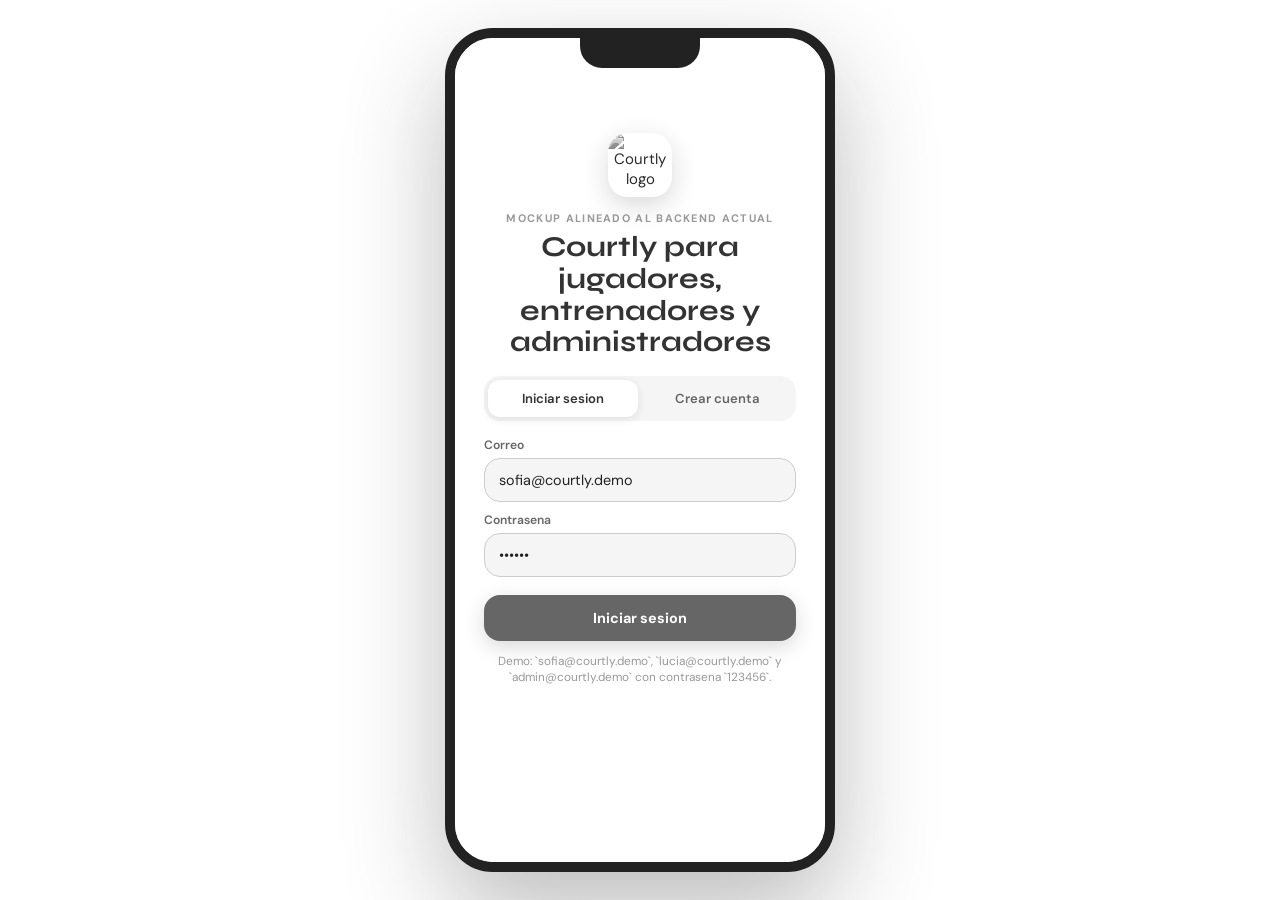
==== wireframe/wireframe.html @ ba103b04 "Primer commit" ====
<!DOCTYPE html>
<html lang="es">
<head>
    <meta charset="UTF-8">
    <meta name="viewport" content="width=device-width, initial-scale=1.0">
    <title>Courtly Mockup</title>
    <link rel="preconnect" href="https://fonts.googleapis.com">
    <link rel="preconnect" href="https://fonts.gstatic.com" crossorigin>
    <link href="https://fonts.googleapis.com/css2?family=Space+Grotesk:wght@400;500;700&family=Manrope:wght@400;500;600;700&display=swap" rel="stylesheet">
    <link rel="stylesheet" href="./wireframe.css">
</head>
<body>
    <div class="app-shell">
        <aside class="mobile-bottom-nav hidden" id="sidebar">
            <nav class="menu" id="menu"></nav>
        </aside>

        <main class="main-content">
            <section class="screen active auth-screen" id="screen-welcome">
                <div class="auth-layout">
                    <img src="assets/logo-courtly.jpeg" alt="Courtly logo" class="hero-logo">
                    <p class="eyebrow">Mockup alineado al backend actual</p>
                    <h2>Courtly para jugadores, entrenadores y administradores</h2>

                    <div class="auth-tabs">
                        <button class="auth-tab active" id="showLogin">Iniciar sesion</button>
                        <button class="auth-tab" id="showRegister">Crear cuenta</button>
                    </div>

                    <div class="auth-panel active" id="loginPanel">
                        <div class="form-stack">
                            <label class="field">
                                <span>Correo</span>
                                <input type="email" id="loginEmail" value="sofia@courtly.demo">
                            </label>
                            <label class="field">
                                <span>Contrasena</span>
                                <input type="password" id="loginPassword" value="123456">
                            </label>
                        </div>
                        <div class="hero-actions">
                            <button class="primary-button" id="loginButton">Iniciar sesion</button>
                        </div>
                        <div class="inline-feedback hidden" id="loginFeedback"></div>
                        <p class="helper-copy">Demo: `sofia@courtly.demo`, `lucia@courtly.demo` y `admin@courtly.demo` con contrasena `123456`.</p>
                    </div>

                    <div class="auth-panel" id="registerPanel">
                        <div class="form-stack">
                            <label class="field">
                                <span>Nombre completo</span>
                                <input type="text" id="registerName" value="Lucia Torres">
                            </label>
                            <label class="field">
                                <span>Correo</span>
                                <input type="email" id="registerEmail" value="lucia.nueva@courtly.demo">
                            </label>
                            <label class="field">
                                <span>Contrasena</span>
                                <input type="password" id="registerPassword" value="123456">
                            </label>
                            <label class="field">
                                <span>Tipo de cuenta</span>
                                <select id="registerRole">
                                    <option value="athlete">Jugador</option>
                                    <option value="coach">Entrenador</option>
                                    <option value="admin">Administrador</option>
                                </select>
                            </label>
                            <div class="form-stack hidden" id="coachRegisterFields">
                                <label class="field">
                                    <span>Especialidad</span>
                                    <input type="text" id="registerSpecialty" value="Padel competitivo">
                                </label>
                                <label class="field">
                                    <span>Experiencia</span>
                                    <input type="text" id="registerExperience" value="8 anos">
                                </label>
                            </div>
                        </div>
                        <button class="primary-button full-width" id="createAccount">Crear cuenta</button>
                        <div class="inline-feedback hidden" id="registerFeedback"></div>
                        <p class="helper-copy">El mockup cubre cuentas de jugador, entrenador y administracion del sistema segun los roles reales del backend.</p>
                    </div>
                </div>
            </section>

            <section class="screen app-screen" id="screen-athlete-dashboard">
                <div class="athlete-hero">
                    <div class="screen-heading athlete-hero-heading">
                    <div>
                        <p class="eyebrow">Jugador</p>
                        <h2 id="athleteGreeting">Hola, Sofia</h2>
                        <p class="section-subtitle">Tus operaciones y pagos pendientes</p>
                    </div>
                    <div class="header-actions">
                        <button class="icon-button top-icon-button" id="toggleNotifications" aria-label="Abrir notificaciones">
                            <span class="menu-icon" id="notificationsBell">🔔</span>
                            <span id="notificationBadge" class="notification-badge">0</span>
                        </button>
                    </div>
                    </div>
                </div>
                <div class="overview-grid athlete-hero-grid" id="athleteOverview"></div>
                <div class="content-grid">
                    <div class="panel">
                        <div class="panel-header">
                            <h3>Mis operaciones</h3>
                            <button class="text-button" data-nav-target="screen-courts">Nueva reserva</button>
                        </div>
                        <div id="nextBookings"></div>
                    </div>
                </div>
                <div class="panel">
                    <div class="panel-header">
                        <h3>Siguiente paso</h3>
                        <button class="text-button" data-nav-target="screen-booking">Gestionar</button>
                    </div>
                    <div id="nextReservationHighlight"></div>
                </div>
                <div class="panel">
                    <div class="panel-header">
                        <h3>Canchas recomendadas</h3>
                        <button class="text-button" data-nav-target="screen-courts">Explorar</button>
                    </div>
                    <div class="mini-card-grid" id="athleteRecommendations"></div>
                </div>
                <div class="panel">
                    <div class="panel-header">
                        <h3>Historial de pagos</h3>
                        <button class="text-button" data-nav-target="screen-payments-history">Ver todo</button>
                    </div>
                    <div id="athletePaymentsPreview"></div>
                </div>
            </section>

            <section class="screen app-screen" id="screen-courts">
                <div class="screen-heading">
                    <div>
                        <p class="eyebrow">Busqueda de canchas</p>
                        <h2>Encuentra tu cancha</h2>
                        <p class="section-subtitle">Explora canchas con imagen, precio por hora y horarios disponibles</p>
                    </div>
                </div>
                <div class="panel courts-filter-panel">
                    <div class="form-stack courts-filter-stack">
                        <label class="field">
                            <span>Ubicacion</span>
                            <select id="locationFilter"></select>
                        </label>
                        <div class="filter-row">
                            <label class="field">
                                <span>Deporte</span>
                                <select id="sportFilter"></select>
                            </label>
                            <label class="field">
                                <span>Precio maximo</span>
                                <select id="priceFilter"></select>
                            </label>
                        </div>
                        <label class="field">
                            <span>Horario</span>
                            <select id="timeFilter"></select>
                        </label>
                        <button class="primary-button full-width courts-filter-button" id="applyFilters">Aplicar filtros</button>
                        <div class="inline-feedback hidden" id="courtSearchFeedback"></div>
                    </div>
                </div>
                <div class="card-grid courts-premium-grid" id="courtsGrid"></div>
            </section>

            <section class="screen app-screen" id="screen-court-detail">
                <div id="courtDetailContent"></div>
            </section>

            <section class="screen app-screen" id="screen-booking">
                <div class="screen-heading">
                    <div>
                        <button class="back-link" id="backFromBooking">← Regresar</button>
                        <p class="eyebrow">Reserva simple de cancha</p>
                        <h2>Crear booking</h2>
                        <p class="section-subtitle">Primero valida la cancha elegida y luego define fecha y horario antes de confirmar.</p>
                    </div>
                </div>
                <div class="booking-layout">
                    <div class="panel booking-summary">
                        <div class="panel-header">
                            <h3>Paso 1 · Revisa la reserva</h3>
                        </div>
                        <div id="bookingSummary"></div>
                    </div>
                    <div class="panel">
                        <div class="panel-header">
                            <h3>Paso 2 · Selecciona fecha</h3>
                        </div>
                        <div class="chips" id="dateOptions"></div>
                    </div>
                    <div class="panel">
                        <div class="panel-header">
                            <h3>Paso 3 · Selecciona horario</h3>
                        </div>
                        <div class="chips" id="timeOptions"></div>
                    </div>
                    <div class="panel">
                        <div class="panel-header">
                            <h3>Paso 4 · Confirma el booking</h3>
                        </div>
                        <button class="primary-button full-width" id="confirmBooking">Crear booking</button>
                        <div class="inline-feedback hidden" id="bookingFeedback"></div>
                    </div>
                    <div class="panel">
                        <div class="panel-header">
                            <h3>Bookings y estados</h3>
                        </div>
                        <div id="bookingsManager"></div>
                    </div>
                </div>
            </section>

            <section class="screen app-screen" id="screen-payment">
                <div class="screen-heading">
                    <div>
                        <p class="eyebrow">Pago de operacion</p>
                        <h2>Pagar booking o training session</h2>
                    </div>
                </div>
                <div class="panel">
                    <div id="paymentSummary"></div>
                    <div class="form-stack">
                        <label class="field">
                            <span>Metodo de pago</span>
                            <select id="paymentMethod">
                                <option value="visa">Visa</option>
                                <option value="mastercard">Mastercard</option>
                                <option value="declined">Simular rechazo</option>
                            </select>
                        </label>
                        <button class="primary-button full-width" id="processPayment">Procesar pago</button>
                        <div class="inline-feedback hidden" id="paymentFeedback"></div>
                    </div>
                </div>
            </section>

            <section class="screen app-screen" id="screen-payments-history">
                <div class="screen-heading">
                    <div>
                        <p class="eyebrow">Payments</p>
                        <h2>Historial de pagos del usuario</h2>
                        <p class="section-subtitle">Pagos completados y pendientes de bookings y training sessions</p>
                    </div>
                </div>
                <div class="panel">
                    <div id="athletePaymentsDetail"></div>
                </div>
            </section>

            <section class="screen app-screen" id="screen-rate-court">
                <div class="screen-heading">
                    <div>
                        <button class="back-link" id="backFromReview">← Regresar</button>
                        <p class="eyebrow">Resenas validas</p>
                        <h2>Valorar servicios completados</h2>
                    </div>
                </div>
                <div class="panel">
                    <div class="form-stack">
                        <label class="field">
                            <span>Operacion completada</span>
                            <select id="reviewBookingSelect"></select>
                        </label>
                        <label class="field">
                            <span>Calificacion</span>
                            <select id="reviewScore">
                                <option value="5">5</option>
                                <option value="4">4</option>
                                <option value="3">3</option>
                                <option value="2">2</option>
                                <option value="1">1</option>
                            </select>
                        </label>
                        <label class="field">
                            <span>Comentario</span>
                            <textarea id="reviewComment" rows="4">Excelente iluminacion y buen mantenimiento.</textarea>
                        </label>
                        <button class="primary-button full-width" id="publishReview">Publicar resena</button>
                        <div class="inline-feedback hidden" id="reviewFeedback"></div>
                    </div>
                </div>
                <div class="panel">
                    <div class="panel-header">
                        <h3>Resenas publicadas desde operaciones reales</h3>
                    </div>
                    <div id="courtReviewsList"></div>
                </div>
            </section>

            <section class="screen app-screen" id="screen-matches">
                <div class="screen-heading">
                    <div>
                        <p class="eyebrow">USM09 y USM10</p>
                        <h2>Partidos y comunidad</h2>
                    </div>
                    <button class="text-button" data-nav-target="screen-create-match">Crear partido</button>
                </div>
                <div class="card-grid" id="matchesGrid"></div>
            </section>

            <section class="screen app-screen" id="screen-create-match">
                <div class="screen-heading">
                    <div>
                        <p class="eyebrow">USM09</p>
                        <h2>Crear partido</h2>
                    </div>
                </div>
                <div class="panel">
                    <div class="form-stack">
                        <label class="field">
                            <span>Titulo</span>
                            <input type="text" id="matchTitle" value="Pichanga sabatina">
                        </label>
                        <label class="field">
                            <span>Cancha</span>
                            <select id="matchCourt"></select>
                        </label>
                        <div class="filter-row">
                            <label class="field">
                                <span>Fecha</span>
                                <select id="matchDate"></select>
                            </label>
                            <label class="field">
                                <span>Hora</span>
                                <select id="matchTime"></select>
                            </label>
                        </div>
                        <label class="field">
                            <span>Invitar contactos</span>
                            <select id="matchInvitees">
                                <option value="2">2 contactos</option>
                                <option value="4">4 contactos</option>
                                <option value="0">Sin invitaciones</option>
                            </select>
                        </label>
                        <button class="primary-button full-width" id="createMatchButton">Crear e invitar</button>
                        <div class="inline-feedback hidden" id="matchFeedback"></div>
                    </div>
                </div>
            </section>

            <section class="screen app-screen" id="screen-coaches">
                <div class="screen-heading">
                    <div>
                        <p class="eyebrow">Busqueda de entrenadores</p>
                        <h2>Coaches y disponibilidades</h2>
                        <p class="section-subtitle">Explora perfiles, revisa disponibilidad y luego crea la training session.</p>
                    </div>
                </div>
                <div class="card-grid" id="coachesGrid"></div>
            </section>

            <section class="screen app-screen" id="screen-coach-detail">
                <div class="screen-heading">
                    <div>
                        <button class="back-link" id="backFromCoachDetail">← Regresar</button>
                        <p class="eyebrow">Perfil del coach</p>
                        <h2>Detalle profesional</h2>
                    </div>
                </div>
                <div id="coachDetailContent"></div>
            </section>

            <section class="screen app-screen" id="screen-session-request">
                <div class="screen-heading">
                    <div>
                        <button class="back-link" id="backFromSessionRequest">← Regresar</button>
                        <p class="eyebrow">Training session</p>
                        <h2>Solicitar sesion con entrenador</h2>
                        <p class="section-subtitle">La solicitud debe incluir coach, disponibilidad y cancha</p>
                    </div>
                </div>
                <div class="panel">
                    <div id="sessionRequestSummary"></div>
                    <div class="form-stack">
                        <label class="field">
                            <span>Cancha para la sesion</span>
                            <select id="sessionCourtSelect"></select>
                        </label>
                        <label class="field">
                            <span>Disponibilidad del coach</span>
                            <select id="sessionAvailabilitySelect"></select>
                        </label>
                        <label class="field">
                            <span>Objetivo de la sesion</span>
                            <textarea id="sessionGoal" rows="4">Trabajo tecnico con correccion de saque y desplazamiento.</textarea>
                        </label>
                        <button class="primary-button full-width" id="createTrainingSession">Crear solicitud</button>
                        <div class="inline-feedback hidden" id="sessionRequestFeedback"></div>
                    </div>
                </div>
            </section>

            <section class="screen app-screen" id="screen-notifications">
                <div class="screen-heading">
                    <div>
                        <p class="eyebrow">Eventos del sistema</p>
                        <h2>Historial de notificaciones</h2>
                    </div>
                </div>
                <div class="panel">
                    <div id="notificationsHistory"></div>
                </div>
            </section>

            <section class="screen app-screen" id="screen-notification-detail">
                <div class="screen-heading">
                    <div>
                        <button class="back-link" id="backFromNotificationDetail">← Regresar</button>
                        <p class="eyebrow">USM18</p>
                        <h2>Detalle de notificacion</h2>
                    </div>
                </div>
                <div class="panel" id="notificationDetailContent"></div>
            </section>

            <section class="screen app-screen" id="screen-coach-dashboard">
                <div class="coach-hero">
                    <div class="screen-heading coach-hero-heading">
                        <div>
                            <p class="eyebrow">Entrenador</p>
                            <h2>Gestion de agenda y sesiones</h2>
                            <p class="section-subtitle">Controla disponibilidad, solicitudes, pagos, reseñas y metricas desde un solo tablero.</p>
                        </div>
                        <div class="header-actions">
                            <span class="status-pill accent">USM11-USM17</span>
                        </div>
                    </div>
                    <div id="coachCommandCenter"></div>
                </div>
                <div class="overview-grid coach-hero-grid" id="coachOverview"></div>
                <div class="panel coach-priority-panel" id="coachPriorityPanel"></div>
                <div class="content-grid coach-dashboard-grid">
                    <div class="panel coach-feed-panel">
                        <div class="panel-header">
                            <h3>Proximas sesiones y agenda</h3>
                            <button class="text-button" data-nav-target="screen-requests">Ver flujo completo</button>
                        </div>
                        <div id="coachTodayBoard"></div>
                    </div>
                </div>
                <div class="content-grid">
                    <div class="panel">
                        <div class="panel-header">
                            <h3>Disponibilidad publicada</h3>
                            <button class="text-button" data-nav-target="screen-availability">Editar</button>
                        </div>
                        <div id="availabilitySummary"></div>
                    </div>
                    <div class="panel">
                        <div class="panel-header">
                            <h3>Training sessions</h3>
                            <button class="text-button" data-nav-target="screen-requests">Gestionar</button>
                        </div>
                        <div id="requestsList"></div>
                    </div>
                </div>
                <div class="content-grid">
                    <div class="panel">
                        <div class="panel-header">
                            <h3>Pagos recibidos</h3>
                            <button class="text-button" data-nav-target="screen-payments-received">Ver historial</button>
                        </div>
                        <div id="paymentsPreview"></div>
                    </div>
                    <div class="panel">
                        <div class="panel-header">
                            <h3>Resenas recibidas</h3>
                            <button class="text-button" data-nav-target="screen-reviews">Ver todas</button>
                        </div>
                        <div id="reviewsList"></div>
                    </div>
                </div>
            </section>

            <section class="screen app-screen" id="screen-admin-dashboard">
                <div class="screen-heading">
                    <div>
                        <p class="eyebrow">Administrador</p>
                        <h2>Control del sistema</h2>
                        <p class="section-subtitle">Gestion de canchas, usuarios y roles segun el backend actual</p>
                    </div>
                </div>
                <div class="overview-grid" id="adminOverview"></div>
                <div class="content-grid">
                    <div class="panel">
                        <div class="panel-header">
                            <h3>Courts administrables</h3>
                            <button class="text-button" data-nav-target="screen-admin-courts">Gestionar</button>
                        </div>
                        <div id="adminCourtsPreview"></div>
                    </div>
                    <div class="panel">
                        <div class="panel-header">
                            <h3>Usuarios y roles</h3>
                            <button class="text-button" data-nav-target="screen-iam">Abrir IAM</button>
                        </div>
                        <div id="adminIamPreview"></div>
                    </div>
                </div>
            </section>

            <section class="screen app-screen" id="screen-admin-courts">
                <div class="screen-heading">
                    <div>
                        <p class="eyebrow">Courts BC</p>
                        <h2>Administrar canchas</h2>
                        <p class="section-subtitle">Solo el rol ADMIN puede crear, editar o eliminar canchas.</p>
                    </div>
                </div>
                <div class="panel">
                    <div class="form-stack">
                        <label class="field">
                            <span>Cancha a editar</span>
                            <select id="adminCourtSelect"></select>
                        </label>
                        <label class="field">
                            <span>Nombre</span>
                            <input type="text" id="adminCourtName" value="">
                        </label>
                        <label class="field">
                            <span>Ubicacion</span>
                            <input type="text" id="adminCourtLocation" value="">
                        </label>
                        <label class="field">
                            <span>Tipo</span>
                            <input type="text" id="adminCourtSport" value="">
                        </label>
                        <label class="field">
                            <span>Precio por hora</span>
                            <input type="number" id="adminCourtPrice" value="">
                        </label>
                        <label class="field">
                            <span>URL de imagen</span>
                            <input type="text" id="adminCourtImage" value="">
                        </label>
                        <div class="action-row">
                            <button class="primary-button" id="saveAdminCourt">Guardar cancha</button>
                            <button class="secondary-button" id="createAdminCourt">Nueva cancha</button>
                        </div>
                        <button class="text-button danger-text-button" id="deleteAdminCourt">Eliminar cancha</button>
                        <div class="inline-feedback hidden" id="adminCourtFeedback"></div>
                    </div>
                </div>
                <div class="panel">
                    <div class="panel-header">
                        <h3>Catalogo actual</h3>
                    </div>
                    <div id="adminCourtsList"></div>
                </div>
            </section>

            <section class="screen app-screen" id="screen-iam">
                <div class="screen-heading">
                    <div>
                        <p class="eyebrow">IAM BC</p>
                        <h2>Usuarios y roles</h2>
                        <p class="section-subtitle">Vista del bounded context de autenticacion y autorizacion</p>
                    </div>
                </div>
                <div class="content-grid">
                    <div class="panel">
                        <div class="panel-header">
                            <h3>Usuarios</h3>
                        </div>
                        <div id="iamUsersList"></div>
                    </div>
                    <div class="panel">
                        <div class="panel-header">
                            <h3>Roles</h3>
                        </div>
                        <div id="iamRolesList"></div>
                    </div>
                </div>
            </section>

            <section class="screen app-screen" id="screen-availability">
                <div class="screen-heading">
                    <div>
                        <p class="eyebrow">Availability</p>
                        <h2>Publicar disponibilidad real</h2>
                    </div>
                </div>
                <div class="panel">
                    <div class="form-stack">
                        <div class="filter-row">
                            <label class="field">
                                <span>Dia</span>
                                <select id="availabilityDay">
                                    <option>Lunes</option>
                                    <option>Martes</option>
                                    <option>Miercoles</option>
                                    <option>Jueves</option>
                                    <option>Viernes</option>
                                    <option>Sabado</option>
                                </select>
                            </label>
                            <label class="field">
                                <span>Horario</span>
                                <input type="text" id="availabilityTime" value="7:00 PM - 9:00 PM">
                            </label>
                        </div>
                        <button class="primary-button full-width" id="saveAvailability">Guardar disponibilidad</button>
                        <div class="inline-feedback hidden" id="availabilityFeedback"></div>
                    </div>
                </div>
                <div class="panel">
                    <div class="panel-header">
                        <h3>Bloques activos</h3>
                    </div>
                    <div id="availabilityDetail"></div>
                </div>
            </section>

            <section class="screen app-screen" id="screen-requests">
                <div class="screen-heading">
                    <div>
                        <p class="eyebrow">Estados del training session</p>
                        <h2>Aceptar, rechazar o completar</h2>
                    </div>
                </div>
                <div class="panel">
                    <div id="requestsManager"></div>
                </div>
            </section>

            <section class="screen app-screen" id="screen-payments-received">
                <div class="screen-heading">
                    <div>
                        <p class="eyebrow">Pagos por sesiones</p>
                        <h2>Pagos recibidos</h2>
                    </div>
                </div>
                <div class="panel">
                    <div id="paymentsDetail"></div>
                </div>
            </section>

            <section class="screen app-screen" id="screen-analytics">
                <div class="screen-heading">
                    <div>
                        <p class="eyebrow">Analytics derivado</p>
                        <h2>Estadisticas de rendimiento</h2>
                    </div>
                </div>
                <div class="panel">
                    <div class="panel-header">
                        <h3>Resumen mensual</h3>
                    </div>
                    <div id="analyticsDetail"></div>
                </div>
            </section>

            <section class="screen app-screen" id="screen-reviews">
                <div class="screen-heading">
                    <div>
                        <p class="eyebrow">Reviews del coach</p>
                        <h2>Resenas recibidas</h2>
                    </div>
                </div>
                <div class="panel">
                    <div id="reviewsDetail"></div>
                </div>
            </section>

            <section class="screen app-screen" id="screen-profile">
                <div class="screen-heading">
                    <div>
                        <p class="eyebrow">Perfil y datos persistidos</p>
                        <h2>Editar perfil</h2>
                    </div>
                </div>
                <div class="profile-layout">
                    <div class="profile-card" id="profileCard"></div>
                    <div class="panel">
                        <div class="panel-header">
                            <h3>Actualizar datos</h3>
                        </div>
                        <div class="form-stack" id="profileForm"></div>
                        <button class="primary-button full-width" id="saveProfile">Guardar cambios</button>
                        <div class="inline-feedback hidden" id="profileFeedback"></div>
                    </div>
                    <div class="panel">
                        <div class="panel-header">
                            <h3>Actividad reciente</h3>
                        </div>
                        <div id="profileActivity"></div>
                    </div>
                    <div class="panel">
                        <div class="panel-header">
                            <h3>Sesion</h3>
                        </div>
                        <button class="secondary-button full-width" id="logoutButton">Cerrar sesion</button>
                    </div>
                </div>
            </section>
        </main>
    </div>

    <div class="modal hidden" id="modal">
        <div class="modal-card">
            <button class="icon-button modal-close" id="closeModal" aria-label="Cerrar modal">&times;</button>
            <div id="modalContent"></div>
        </div>
    </div>

    <div class="floating-overlay hidden" id="notificationsOverlay">
        <div class="floating-panel" id="notificationsDrawer">
            <div class="panel-header">
                <h3>Notificaciones recientes</h3>
                <button class="icon-button drawer-close-button" id="closeNotifications" aria-label="Cerrar notificaciones">&times;</button>
            </div>
            <div id="notificationsDrawerList"></div>
        </div>
    </div>

    <script src="./wireframe.js"></script>
</body>
</html>
---- wireframe/wireframe.css ----
/* ─────────────────────────────────────────────
   COURTLY — CSS completo
   Estructura: fixed shell → scrollable content
   → fixed bottom nav. Igual que iOS/Android.
───────────────────────────────────────────── */

@import url('https://fonts.googleapis.com/css2?family=Syne:wght@600;700;800&family=DM+Sans:ital,wght@0,400;0,500;0,600;1,400&display=swap');

/* ══════════════════════════════════ TOKENS */
:root {
  --c-bg:       #f5f5f5;
  --c-surface:  #ffffff;
  --c-border:   #cccccc;

  --c-navy:     #333333;
  --c-navy-2:   #444444;
  --c-navy-3:   #555555;

  --c-mint:     #888888;
  --c-mint-dk:  #777777;
  --c-mint-lt:  #eeeeee;

  --c-txt-1:    #222222;
  --c-txt-2:    #666666;
  --c-txt-3:    #999999;

  --c-ok:       #666666;
  --c-ok-bg:    #eeeeee;
  --c-warn:     #aaaaaa;
  --c-warn-bg:  #f5f5f5;
  --c-busy:     #888888;
  --c-busy-bg:  #f5f5f5;

  --r-xs:  8px;
  --r-sm:  12px;
  --r-md:  16px;
  --r-lg:  20px;
  --r-xl:  24px;
  --r-2xl: 32px;

  --nav-h:   68px;
  --top-h:   52px;

  --ff-head: 'Syne', sans-serif;
  --ff-body: 'DM Sans', sans-serif;
}

/* ══════════════════════════════════ RESET */
*, *::before, *::after { box-sizing: border-box; margin: 0; padding: 0; }
button { border: none; cursor: pointer; background: none; font: inherit; }
input, select, textarea { font: inherit; }
p { margin: 0; }
h1, h2, h3, h4 { font-family: var(--ff-head); font-weight: 700; margin: 0; }

/* ══════════════════════════════════ PAGE */
body {
  min-height: 100vh;
  display: grid;
  place-items: center;
  padding: 24px;
  font-family: var(--ff-body);
  font-size: 15px;
  color: var(--c-txt-1);
  background: #ffffff;
}

/* ══════════════════════════════════ PHONE SHELL */
.app-shell {
  position: relative;
  width:  min(100%, 390px);
  height: min(calc(100vh - 48px), 844px);
  overflow: hidden;
  border-radius: 48px;
  border: 10px solid #222222;
  background: var(--c-bg);
  box-shadow:
    0 40px 100px rgba(34, 34, 34, .3),
    0 0 0 1px rgba(255, 255, 255, .06) inset;
}

/* Notch */
.app-shell::before {
  content: '';
  position: absolute;
  top: 0; left: 50%;
  transform: translateX(-50%);
  width: 120px;
  height: 30px;
  background: #222222;
  border-radius: 0 0 22px 22px;
  z-index: 999;
}

/* ══════════════════════════════════ SCROLL AREA */
.main-content {
  position: absolute;
  inset: 0;
  overflow-y: auto;
  overflow-x: hidden;
  padding: calc(var(--top-h) + 8px) 16px calc(var(--nav-h) + 16px);
  scrollbar-width: none;
  -webkit-overflow-scrolling: touch;
  background: #ffffff;          /* fondo blanco siempre */
}
.main-content::-webkit-scrollbar { display: none; }



/* ══════════════════════════════════ BOTTOM NAV */
.mobile-bottom-nav {
  position: absolute;
  bottom: 0; left: 0; right: 0;
  height: var(--nav-h);
  z-index: 50;
  background: #222222;
  border-top: 1px solid rgba(255, 255, 255, .07);
  display: flex;
  align-items: stretch;
  padding: 0 4px 2px;
}

.menu {
  display: grid;
  grid-template-columns: repeat(5, 1fr);
  width: 100%;
  align-items: center;
}

/* Botón base */
.menu-button {
  display: flex;
  flex-direction: column;
  align-items: center;
  justify-content: center;
  gap: 4px;
  padding: 8px 0 10px;
  color: rgba(255, 255, 255, .3);
  transition: color .2s ease;
  position: relative;
}

.menu-icon {
  display: flex;
  align-items: center;
  justify-content: center;
  width: 26px;
  height: 26px;
}
.menu-icon svg { display: block; }

.menu-label {
  font-size: 0.6rem;
  font-weight: 600;
  letter-spacing: .03em;
  line-height: 1;
}

/* Activo */
.menu-button.active { color: var(--c-mint); }

/* Línea indicadora arriba */
.menu-button.active::before {
  content: '';
  position: absolute;
  top: 0; left: 50%;
  transform: translateX(-50%);
  width: 24px;
  height: 2px;
  border-radius: 0 0 2px 2px;
  background: var(--c-mint);
}

/* FAB central */
.menu-button.center-item {
  position: relative;
  top: -8px;
}
.menu-button.center-item .menu-icon {
  width: 52px;
  height: 52px;
  border-radius: 50%;
  background: linear-gradient(145deg, var(--c-mint), var(--c-mint-dk));
  color: #222222;
  box-shadow: 0 6px 20px rgba(136, 136, 136, .4);
  transition: transform .16s ease, box-shadow .16s ease;
}
.menu-button.center-item.active .menu-icon,
.menu-button.center-item:hover .menu-icon { transform: scale(1.06); }
.menu-button.center-item:active .menu-icon {
  transform: scale(.93);
  box-shadow: 0 2px 8px rgba(136, 136, 136, .3);
}
.menu-button.center-item .menu-label { display: none; }
.menu-button.center-item::before { display: none; }

/* ══════════════════════════════════ SCREENS */
.screen { display: none; }
.screen.active {
  display: block;
  animation: fadeUp .2s ease;
}

@keyframes fadeUp {
  from { opacity: 0; transform: translateY(6px); }
  to   { opacity: 1; transform: translateY(0); }
}

.hidden { display: none !important; }

/* ══════════════════════════════════ AUTH */
.auth-screen { min-height: calc(100% - var(--top-h)); }
.auth-screen.active {
  display: flex;
  align-items: center;
  justify-content: center;
}

.auth-layout {
  width: 100%;
  max-width: 320px;
  padding: 18px 4px 24px;
  text-align: center;
}

.hero-logo {
  display: block;
  margin: 0 auto 14px;
  width: 64px; height: 64px;
  object-fit: cover;
  border-radius: var(--r-lg);
  box-shadow: 0 8px 24px rgba(34, 34, 34, .18);
}

.eyebrow {
  font-family: var(--ff-body);
  font-size: 0.68rem;
  font-weight: 700;
  letter-spacing: .12em;
  text-transform: uppercase;
  color: var(--c-txt-3);
}

.auth-layout h2 {
  margin-top: 6px;
  font-size: 1.8rem;
  line-height: 1.1;
  color: var(--c-navy);
}

.auth-tabs {
  display: grid;
  grid-template-columns: 1fr 1fr;
  gap: 4px;
  margin-top: 18px;
  padding: 4px;
  background: #f5f5f5;
  border-radius: var(--r-md);
}
.auth-tab {
  padding: 10px;
  border-radius: 12px;
  font-size: 0.82rem;
  font-weight: 600;
  color: var(--c-txt-2);
  background: transparent;
  transition: background .18s, color .18s, box-shadow .18s;
}
.auth-tab.active {
  background: var(--c-surface);
  color: var(--c-navy);
  box-shadow: 0 2px 8px rgba(34, 34, 34, .1);
}

.auth-panel { display: none; margin-top: 16px; }
.auth-panel.active { display: block; }

.form-stack { display: grid; gap: 10px; text-align: left; }

.field { display: grid; gap: 5px; }
.field span {
  font-size: 0.76rem;
  font-weight: 600;
  color: var(--c-txt-2);
}
.field input,
.field select,
.field textarea {
  padding: 12px 14px;
  border: 1.5px solid var(--c-border);
  border-radius: var(--r-md);
  background: var(--c-bg);
  color: var(--c-txt-1);
  font-size: 0.9rem;
  outline: none;
  transition: border-color .18s, box-shadow .18s;
}
.field input:focus,
.field select:focus,
.field textarea:focus {
  border-color: var(--c-mint);
  box-shadow: 0 0 0 3px rgba(136, 136, 136, .15);
  background: var(--c-surface);
}
.field textarea {
  resize: vertical;
  min-height: 110px;
}

.hero-actions {
  display: flex;
  flex-direction: column;
  gap: 10px;
  margin-top: 18px;
}

.helper-copy {
  margin-top: 12px;
  font-size: 0.74rem;
  color: var(--c-txt-3);
  text-align: center;
}

/* ══════════════════════════════════ BUTTONS */
.primary-button {
  display: flex; align-items: center; justify-content: center;
  padding: 14px 20px;
  border-radius: var(--r-md);
  background: linear-gradient(145deg, var(--c-mint), var(--c-mint-dk));
  color: #222222;
  font-size: 0.9rem;
  font-weight: 700;
  box-shadow: 0 6px 20px rgba(136, 136, 136, .3);
  transition: transform .15s, filter .15s;
}
.primary-button:hover  { transform: translateY(-2px); filter: brightness(1.06); }
.primary-button:active { transform: scale(.97); }

.secondary-button {
  display: flex; align-items: center; justify-content: center;
  padding: 13px 20px;
  border-radius: var(--r-md);
  background: var(--c-navy);
  color: #fff;
  font-size: 0.9rem;
  font-weight: 700;
  transition: transform .15s, filter .15s;
}
.secondary-button:hover  { transform: translateY(-2px); filter: brightness(1.15); }
.secondary-button:active { transform: scale(.97); }

.text-button {
  font-size: 0.82rem;
  font-weight: 600;
  color: var(--c-mint-dk);
  transition: opacity .15s;
}
.text-button:hover { opacity: .7; }

.danger-text-button {
  color: var(--c-busy);
  font-weight: 700;
  text-align: left;
}

.full-width { width: 100%; }

.filter-row {
  display: grid;
  grid-template-columns: 1fr 1fr;
  gap: 10px;
}

.inline-feedback {
  margin-top: 12px;
  padding: 12px 14px;
  border-radius: var(--r-md);
  font-size: 0.8rem;
  font-weight: 600;
  border: 1px solid var(--c-border);
}
.inline-feedback.success {
  background: var(--c-ok-bg);
  color: #555555;
  border-color: rgba(102, 102, 102, .25);
}
.inline-feedback.error {
  background: var(--c-busy-bg);
  color: var(--c-busy);
  border-color: rgba(136, 136, 136, .25);
}
.inline-feedback.warning {
  background: var(--c-warn-bg);
  color: #777777;
  border-color: rgba(170, 170, 170, .25);
}

#screen-courts .section-subtitle {
  max-width: 260px;
}

.courts-filter-panel {
  background: linear-gradient(180deg, rgba(255, 255, 255, .96) 0%, rgba(247,251,252,.94) 100%);
  border-radius: 28px;
  border: 1px solid rgba(228,236,240,.85);
  box-shadow: 0 12px 28px rgba(34, 34, 34, .06);
  margin-bottom: 18px;
}

.courts-filter-stack {
  gap: 12px;
}

#screen-courts .field span {
  font-size: 0.7rem;
  letter-spacing: .05em;
  text-transform: uppercase;
  color: var(--c-txt-3);
}

#screen-courts .field select {
  min-height: 46px;
  border-radius: 999px;
  background: rgba(244,248,250,.92);
  border: 1px solid rgba(228,236,240,.95);
  padding-inline: 16px;
}

.courts-filter-button {
  margin-top: 4px;
  box-shadow: 0 14px 24px rgba(136, 136, 136, .22);
}

/* ══════════════════════════════════ SCREEN HEADING */
.screen-heading {
  display: flex;
  align-items: flex-start;
  justify-content: space-between;
  gap: 10px;
  margin-bottom: 20px;
}
.screen-heading .eyebrow { margin-bottom: 3px; }
.screen-heading h2 {
  font-size: 1.5rem;
  line-height: 1.12;
  color: var(--c-navy);
}

.section-subtitle {
  margin-top: 6px;
  font-size: 0.9rem;
  color: var(--c-txt-2);
}

.header-actions {
  display: flex;
  align-items: center;
  gap: 8px;
}

.top-icon-button {
  position: relative;
  width: 44px;
  height: 44px;
  border-radius: 14px;
  display: inline-flex;
  align-items: center;
  justify-content: center;
  background: var(--c-surface);
  border: 1px solid var(--c-border);
  color: var(--c-navy);
  box-shadow: 0 2px 8px rgba(34, 34, 34, .05);
}

.top-icon-button .menu-icon {
  width: 22px;
  height: 22px;
  display: inline-flex;
  align-items: center;
  justify-content: center;
}

.drawer-close-button {
  width: 34px;
  height: 34px;
  border-radius: 10px;
  display: inline-flex;
  align-items: center;
  justify-content: center;
  background: var(--c-bg);
  color: var(--c-txt-2);
  font-size: 1.1rem;
  border: 1px solid var(--c-border);
}

.drawer-close-button:hover {
  background: #eaeaea;
}

.notification-badge {
  position: absolute;
  top: -4px;
  right: -4px;
  min-width: 20px;
  height: 20px;
  padding: 0 5px;
  border-radius: 999px;
  display: inline-flex;
  align-items: center;
  justify-content: center;
  background: var(--c-mint);
  color: #222222;
  font-size: 0.68rem;
  font-weight: 800;
  border: 2px solid #fff;
}

/* ══════════════════════════════════ ATHLETE HERO — FIXED */

.athlete-hero {
  position: relative;
  /* Sube a cubrir el padding-top del section + el espacio previo */
  margin: calc(-1 * (var(--top-h) + 8px)) -16px 0;
  /* notch + offset original + más espacio inferior para la curva */
  padding: calc(var(--top-h) + 8px + 22px) 16px 240px;
  background: #c0c0c0;
  /* Curva mucho más pronunciada (ovalada) */
  border-radius: 0 0 50% 50% / 0 0 120px 120px;
  z-index: 2;
}

/* Sin ::before ni ::after — la curva la hace solo el border-radius */
.athlete-hero::before,
.athlete-hero::after { display: none; }

.athlete-hero-heading,
.athlete-hero-grid {
  position: relative;
  z-index: 1;
}

.athlete-hero-heading {
  display: flex;
  align-items: flex-start;
  justify-content: space-between;
  margin-bottom: 0;
}

.athlete-hero .eyebrow { color: rgba(255, 255, 255, .78); }
.athlete-hero h2 { color: #ffffff; font-size: 1.55rem; line-height: 1.05; }
.athlete-hero .section-subtitle { color: rgba(255, 255, 255, .9); margin-top: 6px; }

.athlete-hero .top-icon-button {
  background: #ffffff;
  border-color: rgba(255, 255, 255, .45);
  color: var(--c-navy);
  width: 44px;
  height: 44px;
  border-radius: 14px;
  box-shadow: 0 8px 18px rgba(34, 34, 34, .14);
}

.athlete-hero .notification-badge {
  background: var(--c-mint);
  border-color: #ffffff;
}

/* Dashboard jugador: el hero arranca desde arriba, sin padding-top del main-content */
#screen-athlete-dashboard {
  margin-top: calc(-1 * (var(--top-h) + 8px));
  padding-top: calc(var(--top-h) + 8px);
}

/* ══════════════════════════════════ STAT CARDS GRID — FIXED */

.overview-grid {
  display: grid;
  grid-template-columns: 1fr 1fr;
  gap: 10px;
  margin-bottom: 14px;
}

/* Grid de 4 tarjetas dentro del hero */
.athlete-hero-grid {
  display: grid;
  grid-template-columns: repeat(4, 1fr);  /* 4 columnas iguales */
  gap: 8px;
  margin: -215px -16px 0;
  padding: 0 16px;
  position: relative;
  z-index: 3;
  align-items: stretch;
}

/* Cada tarjeta */
.athlete-hero-grid .stat-card {
  height: 170px;
  min-height: unset;
  padding: 14px 4px 12px;
  border-radius: 18px;
  background: #ffffff;
  border: none;
  box-shadow: 0 6px 16px rgba(34, 34, 34, .12);
  display: flex;
  flex-direction: column;
  align-items: center;
  justify-content: space-between;
  overflow: hidden;
}

/* Área del ícono */
.athlete-hero-grid .stat-icon-wrap {
  width: 100%;
  height: 80px;
  display: flex;
  align-items: center;
  justify-content: center;
  flex-shrink: 0;
}

.athlete-hero-grid .stat-icon-wrap::before {
  display: none;
}

.athlete-hero-grid .stat-icon-glow { display: none; }

.athlete-hero-grid .stat-icon-image {
  width: 72px;
  height: 72px;
  object-fit: contain;
  display: block;
}

/* Área de texto */
.athlete-hero-grid .stat-copy {
  width: 100%;
  display: flex;
  flex-direction: column;
  align-items: center;
  justify-content: flex-end;
  gap: 4px;
  flex: 1;
  padding-top: 4px;
}

.athlete-hero-grid .stat-card .eyebrow {
  font-size: 0.52rem;
  line-height: 1.3;
  letter-spacing: .05em;
  text-align: center;
  color: var(--c-txt-3);
  min-height: unset;
}

.athlete-hero-grid .stat-card strong {
  font-size: 1.8rem;
  line-height: 1;
  text-align: center;
  color: var(--c-navy);
  font-family: var(--ff-head);
  font-weight: 800;
  margin: 0;
}

/* Espaciado entre el hero y el contenido de abajo */
#screen-athlete-dashboard > .content-grid,
#screen-athlete-dashboard > .panel {
  margin-top: 45px;
}

/* ══════════════════════════════════ PILLS & BADGES */
.status-pill, .badge {
  display: inline-flex;
  align-items: center;
  padding: 4px 10px;
  border-radius: 999px;
  font-size: 0.7rem;
  font-weight: 700;
  white-space: nowrap;
}
.status-pill.online, .badge.available { background: var(--c-ok-bg);   color: #555555; }
.status-pill.accent                   { background: rgba(51, 51, 51, .08); color: var(--c-navy-2); }
.status-pill.muted, .badge.limited    { background: var(--c-warn-bg);  color: #777777; }
.badge.busy                           { background: var(--c-busy-bg);  color: var(--c-busy); }

/* ══════════════════════════════════ PANELS */
.content-grid {
  display: grid;
  gap: 12px;
  margin-bottom: 12px;
}

.panel {
  background: var(--c-surface);
  border-radius: var(--r-xl);
  padding: 16px;
  border: 1px solid var(--c-border);
  box-shadow: 0 2px 8px rgba(34, 34, 34, .05);
}

.panel-header {
  display: flex;
  align-items: center;
  justify-content: space-between;
  gap: 8px;
  margin-bottom: 12px;
}
.panel-header h3 {
  font-size: 0.95rem;
  color: var(--c-navy);
}

#screen-athlete-dashboard > .content-grid .panel,
#screen-athlete-dashboard > .panel {
  background: rgba(255, 255, 255, .92);
  border: 1px solid rgba(228,236,240,.7);
  box-shadow: 0 10px 28px rgba(34, 34, 34, .06);
  border-radius: 26px;
  padding: 18px;
  backdrop-filter: blur(10px);
}

#screen-athlete-dashboard > .panel .panel-header,
#screen-athlete-dashboard > .content-grid .panel .panel-header {
  margin-bottom: 14px;
}

#screen-athlete-dashboard > .panel .panel-header h3,
#screen-athlete-dashboard > .content-grid .panel .panel-header h3 {
  font-size: 1.02rem;
}

#screen-coach-dashboard {
  margin-top: calc(-1 * (var(--top-h) + 8px));
  padding-top: calc(var(--top-h) + 8px);
}

.coach-hero {
  position: relative;
  margin: calc(-1 * (var(--top-h) + 8px)) -16px 0;
  padding: calc(var(--top-h) + 8px + 22px) 16px 240px;
  background: #c0c0c0;
  border-radius: 0 0 50% 50% / 0 0 120px 120px;
  z-index: 2;
}

.coach-hero::before,
.coach-hero::after {
  display: none;
}

.coach-hero-heading,
.coach-hero-grid,
#coachCommandCenter {
  position: relative;
  z-index: 1;
}

.coach-hero .eyebrow {
  color: rgba(255, 255, 255, .7);
}

.coach-hero h2 {
  color: #ffffff;
  font-size: 1.56rem;
  line-height: 1.02;
}

.coach-hero .section-subtitle {
  color: rgba(255, 255, 255, .9);
  margin-top: 6px;
  max-width: 280px;
}

.coach-command-grid {
  display: grid;
  grid-template-columns: 1fr 1fr;
  gap: 10px;
  margin-top: 0;
}

.coach-command-card {
  padding: 16px;
  border-radius: 20px;
  background: rgba(255, 255, 255, .16);
  border: 1px solid rgba(255, 255, 255, .2);
  box-shadow: 0 10px 24px rgba(34, 34, 34, .12);
  backdrop-filter: blur(8px);
}

.coach-command-card h3 {
  margin-top: 8px;
  font-size: 1.04rem;
  color: #ffffff;
}

.coach-command-card p {
  margin-top: 8px;
  font-size: 0.78rem;
  line-height: 1.5;
  color: rgba(255, 255, 255, .78);
}

.coach-command-card .feature-kicker {
  background: rgba(255, 255, 255, .14);
  color: #eeeeee;
}

.coach-command-card.accent-card {
  background: linear-gradient(180deg, rgba(136, 136, 136, .2) 0%, rgba(255, 255, 255, .1) 100%);
}

.coach-hero-grid {
  display: grid;
  grid-template-columns: repeat(4, 1fr);
  gap: 8px;
  margin: -215px -16px 0;
  padding: 0 16px;
  position: relative;
  z-index: 3;
  align-items: stretch;
}

.coach-hero-grid .stat-card {
  height: 170px;
  min-height: unset;
  padding: 14px 4px 12px;
  border-radius: 18px;
  background: #ffffff;
  border: none;
  box-shadow: 0 6px 16px rgba(34, 34, 34, .12);
  display: flex;
  flex-direction: column;
  align-items: center;
  justify-content: space-between;
  overflow: hidden;
}

.coach-hero-grid .stat-icon-wrap {
  width: 100%;
  height: 80px;
  border-radius: 0;
  background: transparent;
  display: flex;
  align-items: center;
  justify-content: center;
  flex-shrink: 0;
}

.coach-hero-grid .stat-icon-wrap::before {
  display: none;
}

.coach-hero-grid .stat-icon-image {
  width: 72px;
  height: 72px;
  object-fit: contain;
  display: block;
}

.coach-hero-grid .stat-copy {
  width: 100%;
  display: flex;
  flex-direction: column;
  align-items: center;
  justify-content: flex-end;
  gap: 4px;
  flex: 1;
  padding-top: 4px;
}

.coach-hero-grid .stat-card .eyebrow {
  font-size: 0.52rem;
  line-height: 1.3;
  letter-spacing: .05em;
  text-align: center;
  color: var(--c-txt-3);
  min-height: unset;
}

.coach-hero-grid .stat-card strong {
  font-size: 1.8rem;
  line-height: 1;
  text-align: center;
  color: var(--c-navy);
  font-family: var(--ff-head);
  font-weight: 800;
  margin: 0;
}

#screen-coach-dashboard > .content-grid,
#screen-coach-dashboard > .panel {
  margin-top: 45px;
}

#screen-coach-dashboard > .content-grid .panel,
#screen-coach-dashboard > .panel {
  background: rgba(255, 255, 255, .92);
  border: 1px solid rgba(228,236,240,.7);
  box-shadow: 0 10px 28px rgba(34, 34, 34, .06);
  border-radius: 26px;
  padding: 18px;
  backdrop-filter: blur(10px);
}

#screen-coach-dashboard > .panel .panel-header,
#screen-coach-dashboard > .content-grid .panel .panel-header {
  margin-bottom: 14px;
}

#screen-coach-dashboard > .panel .panel-header h3,
#screen-coach-dashboard > .content-grid .panel .panel-header h3 {
  font-size: 1.02rem;
}

.coach-priority-panel {
  background: linear-gradient(180deg, #ffffff 0%, #f5f5f5 100%);
  box-shadow: 0 12px 28px rgba(34, 34, 34, .07);
  margin-bottom: 12px;
}

.coach-priority-grid {
  display: grid;
  grid-template-columns: 1fr 1fr;
  gap: 10px;
}

.coach-dashboard-grid {
  margin-bottom: 12px;
}

.coach-feed-grid {
  display: grid;
  grid-template-columns: 1fr;
  gap: 10px;
}

.coach-feed-card {
  display: grid;
  gap: 12px;
  padding: 16px;
  border-radius: 22px;
  background: linear-gradient(180deg, #f5f5f5 0%, #ffffff 100%);
  border: 1px solid rgba(228,236,240,.9);
}

/* ══════════════════════════════════ LIST ITEMS */
.list-stack { display: grid; gap: 8px; }

.list-item {
  display: flex;
  align-items: center;
  justify-content: space-between;
  gap: 10px;
  padding: 12px 14px;
  border-radius: var(--r-md);
  background: var(--c-bg);
  border: 1px solid var(--c-border);
  transition: background .14s;
}
.list-item:hover { background: #eaeaea; }

.list-item > div strong {
  display: block;
  font-size: 0.86rem;
  font-weight: 600;
  color: var(--c-txt-1);
}
.list-item > div p {
  margin-top: 3px;
  font-size: 0.76rem;
  color: var(--c-txt-2);
  line-height: 1.35;
}

.notification-actions {
  display: flex;
  flex-direction: column;
  align-items: flex-end;
  gap: 6px;
}

/* ══════════════════════════════════ CARDS */
.card-grid {
  display: grid;
  gap: 12px;
  margin-bottom: 12px;
}

.court-card, .match-card, .coach-card {
  background: var(--c-surface);
  border-radius: var(--r-xl);
  border: 1px solid var(--c-border);
  box-shadow: 0 2px 8px rgba(34, 34, 34, .06);
  overflow: hidden;
  display: flex;
  flex-direction: column;
  transition: transform .18s, box-shadow .18s;
}
.court-card:hover, .match-card:hover, .coach-card:hover {
  transform: translateY(-3px);
  box-shadow: 0 10px 28px rgba(34, 34, 34, .1);
}

.card-banner {
  padding: 18px 18px 14px;
  background: linear-gradient(145deg, var(--c-navy), var(--c-navy-2));
  position: relative;
  overflow: hidden;
}
.card-banner::after {
  content: '';
  position: absolute;
  top: -20px; right: -20px;
  width: 80px; height: 80px;
  border-radius: 50%;
  background: radial-gradient(circle, rgba(136, 136, 136, .2), transparent 70%);
}
.card-banner .eyebrow { color: var(--c-mint); }
.card-banner h3 { margin-top: 4px; font-size: 1.05rem; color: #fff; }

.card-body {
  padding: 14px 18px 16px;
  display: flex;
  flex-direction: column;
  gap: 10px;
  flex: 1;
}
.card-body > p { font-size: 0.8rem; color: var(--c-txt-2); line-height: 1.4; }

.meta-row, .badge-row { display: flex; flex-wrap: wrap; gap: 8px; }

.court-card-visual {
  position: relative;
  width: 100%;
  height: 120px;
  overflow: hidden;
  background: linear-gradient(160deg, #f0f0f0, #e8e8e8);
}

.court-thumb {
  width: 100%;
  height: 100%;
  display: block;
  object-fit: cover;
}

.card-headline {
  display: flex;
  justify-content: space-between;
  align-items: flex-start;
  gap: 10px;
}

#screen-coaches .card-grid {
  grid-template-columns: 1fr 1fr;
  gap: 10px;
}

.coach-card-visual {
  position: relative;
  width: 100%;
  aspect-ratio: 1 / 1.02;
  overflow: hidden;
  background: linear-gradient(160deg, #f0f0f0, #e8e8e8);
}

.coach-thumb {
  width: 100%;
  height: 100%;
  display: block;
  object-fit: cover;
}

.coach-rating-chip {
  position: absolute;
  top: 10px;
  right: 10px;
  display: inline-flex;
  align-items: center;
  padding: 6px 10px;
  border-radius: 999px;
  background: rgba(255, 255, 255, .92);
  color: var(--c-navy);
  font-size: 0.72rem;
  font-weight: 700;
  box-shadow: 0 6px 14px rgba(34, 34, 34, .08);
}

.coach-card-heading {
  display: grid;
  gap: 4px;
}

.coach-card-heading h3 {
  font-size: 0.92rem;
  color: var(--c-navy);
  line-height: 1.15;
}

.coach-card-heading p {
  font-size: 0.72rem;
  color: var(--c-txt-2);
}

.coach-detail-card {
  margin-bottom: 12px;
}

.courts-premium-grid {
  gap: 12px;
  grid-template-columns: 1fr 1fr;
}

#screen-courts .court-card {
  border-radius: 22px;
  border: 1px solid rgba(228,236,240,.9);
  box-shadow: 0 10px 24px rgba(34, 34, 34, .06);
  overflow: hidden;
}

.court-card-media {
  position: relative;
  width: 100%;
  height: 108px;
  overflow: hidden;
  background: linear-gradient(160deg, #f0f0f0, #e8e8e8);
}

.court-card-image {
  width: 100%;
  height: 100%;
  display: block;
  object-fit: cover;
  object-position: center;
  padding: 0;
}

.court-card-overlay {
  position: absolute;
  inset: 10px 10px auto auto;
  z-index: 2;
}

.court-rating {
  display: inline-flex;
  align-items: center;
  padding: 6px 10px;
  border-radius: 999px;
  background: rgba(255, 255, 255, .92);
  color: var(--c-navy);
  font-size: 0.72rem;
  font-weight: 700;
  box-shadow: 0 6px 14px rgba(34, 34, 34, .08);
}

#screen-courts .card-body {
  gap: 9px;
  padding: 12px 12px 14px;
}

.court-card-heading {
  display: grid;
  gap: 3px;
}

.court-card-heading h3 {
  font-size: 0.9rem;
  color: var(--c-navy);
  line-height: 1.2;
}

.court-card-heading p {
  font-size: 0.72rem;
  color: var(--c-txt-2);
}

.court-price-line {
  display: grid;
  gap: 2px;
}

.court-price-line strong {
  font-size: 1rem;
  color: var(--c-navy);
  line-height: 1;
}

.court-price-line small {
  font-size: 0.68rem;
  color: var(--c-txt-3);
  margin-left: 2px;
}

.court-price-line span {
  font-size: 0.72rem;
  color: var(--c-txt-2);
}

#screen-courts .court-action {
  border-radius: 14px;
  padding: 10px 10px;
  font-size: 0.78rem;
}

.court-detail-cta {
  width: 100%;
  margin-top: auto;
}

.court-detail-page {
  position: relative;
  margin: -8px -16px 0;
  background: #fff;
  min-height: calc(100vh - 110px);
}

.court-detail-topbar {
  position: absolute;
  top: 16px;
  left: 16px;
  right: 16px;
  z-index: 3;
  display: flex;
  justify-content: space-between;
  align-items: center;
}

.court-detail-nav {
  width: 42px;
  height: 42px;
  border-radius: 14px;
  display: inline-flex;
  align-items: center;
  justify-content: center;
  background: rgba(255, 255, 255, .92);
  border: 1px solid rgba(255, 255, 255, .65);
  color: var(--c-navy);
  box-shadow: 0 10px 20px rgba(34, 34, 34, .08);
}

.court-rating-pill {
  display: inline-flex;
  align-items: center;
  gap: 6px;
  padding: 10px 12px;
  border-radius: 999px;
  background: rgba(255, 255, 255, .94);
  border: 1px solid rgba(255, 255, 255, .7);
  color: #aaaaaa;
  font-size: 0.8rem;
  font-weight: 800;
  box-shadow: 0 10px 20px rgba(34, 34, 34, .08);
}

.court-rating-pill span {
  color: var(--c-navy);
}

.court-rating-pill {
  display: inline-flex;
  align-items: center;
  gap: 6px;
  padding: 10px 12px;
  border-radius: 999px;
  background: rgba(255, 255, 255, .94);
  border: 1px solid rgba(255, 255, 255, .7);
  color: #aaaaaa;
  font-size: 0.8rem;
  font-weight: 800;
  box-shadow: 0 10px 20px rgba(34, 34, 34, .08);
}

.court-rating-pill span {
  color: var(--c-navy);
}

.court-detail-hero-stage {
  position: relative;
  height: 340px;
  overflow: hidden;
  background: linear-gradient(160deg, #f0f0f0, #e8e8e8);
}

.court-detail-hero-stage::after {
  content: '';
  position: absolute;
  left: 50%;
  bottom: -68px;
  transform: translateX(-50%);
  width: 132%;
  height: 145px;
  border-radius: 50%;
  background: #ffffff;
}

.court-detail-image {
  display: block;
  width: 100%;
  height: 100%;
  object-fit: cover;
  object-position: center;
  padding: 0;
  transform: scale(1.03);
}

.court-detail-content-sheet {
  position: relative;
  margin-top: -56px;
  padding: 0 16px 98px;
  z-index: 2;
}

.court-detail-back {
  display: none;
}

.court-detail-hero-copy {
  display: grid;
  gap: 10px;
  padding: 0 4px 18px;
}

.court-detail-hero-copy h3 {
  font-size: 1.34rem;
  color: var(--c-navy);
  line-height: 1.08;
}

.court-detail-hero-copy p {
  font-size: 0.82rem;
  color: var(--c-txt-2);
  line-height: 1.5;
}

.court-detail-stats {
  display: grid;
  grid-template-columns: 1fr 1fr;
  gap: 10px;
  margin-bottom: 18px;
}

.court-detail-copy,
.court-detail-section,
.court-map-card {
  margin-bottom: 18px;
}

.court-detail-copy h4,
.court-map-header h4,
.court-detail-section h4 {
  font-size: 0.94rem;
  color: var(--c-navy);
  margin-bottom: 8px;
}

.court-detail-copy p,
.court-map-header p {
  font-size: 0.82rem;
  line-height: 1.6;
  color: var(--c-txt-2);
}

.court-review-header {
  display: flex;
  justify-content: space-between;
  align-items: center;
  gap: 10px;
  margin-bottom: 12px;
}

.court-review-tabs {
  display: flex;
  gap: 8px;
  flex-wrap: wrap;
}

.review-tab {
  display: inline-flex;
  align-items: center;
  padding: 7px 10px;
  border-radius: 999px;
  font-size: 0.72rem;
  font-weight: 700;
  background: rgba(244,248,250,.95);
  color: var(--c-txt-2);
  border: 1px solid rgba(228,236,240,.85);
}

.review-tab.active {
  background: rgba(136, 136, 136, .12);
  color: #666666;
  border-color: rgba(136, 136, 136, .14);
}

.review-group {
  display: grid;
  gap: 10px;
}

.review-group-secondary {
  margin-top: 12px;
}

.review-card {
  padding: 14px 14px 13px;
  border-radius: 18px;
  background: linear-gradient(180deg, #ffffff 0%, #f5f5f5 100%);
  border: 1px solid rgba(228,236,240,.85);
  box-shadow: 0 8px 18px rgba(34, 34, 34, .05);
}

.review-card-top {
  display: flex;
  justify-content: space-between;
  gap: 10px;
  align-items: flex-start;
  margin-bottom: 6px;
}

.review-card-top strong {
  display: block;
  font-size: 0.86rem;
  color: var(--c-navy);
}

.review-role {
  display: inline-flex;
  margin-top: 4px;
  padding: 5px 9px;
  border-radius: 999px;
  background: rgba(136, 136, 136, .1);
  color: #666666;
  font-size: 0.68rem;
  font-weight: 700;
}

.coach-role {
  background: rgba(51, 51, 51, .08);
  color: var(--c-navy);
}

.review-time {
  font-size: 0.68rem;
  color: var(--c-txt-3);
  white-space: nowrap;
}

.review-stars {
  font-size: 0.78rem;
  letter-spacing: .08em;
  color: #aaaaaa;
  margin-bottom: 6px;
}

.review-card p {
  font-size: 0.78rem;
  line-height: 1.55;
  color: var(--c-txt-2);
}

.court-review-header {
  display: flex;
  justify-content: space-between;
  align-items: center;
  gap: 10px;
  margin-bottom: 12px;
}

.court-review-tabs {
  display: flex;
  gap: 8px;
  flex-wrap: wrap;
}

.review-tab {
  display: inline-flex;
  align-items: center;
  padding: 7px 10px;
  border-radius: 999px;
  font-size: 0.72rem;
  font-weight: 700;
  background: rgba(244,248,250,.95);
  color: var(--c-txt-2);
  border: 1px solid rgba(228,236,240,.85);
}

.review-tab.active {
  background: rgba(136, 136, 136, .12);
  color: #666666;
  border-color: rgba(136, 136, 136, .14);
}

.review-group {
  display: grid;
  gap: 10px;
}

.review-group-secondary {
  margin-top: 12px;
}

.review-card {
  padding: 14px 14px 13px;
  border-radius: 18px;
  background: linear-gradient(180deg, #ffffff 0%, #f5f5f5 100%);
  border: 1px solid rgba(228,236,240,.85);
  box-shadow: 0 8px 18px rgba(34, 34, 34, .05);
}

.review-card-top {
  display: flex;
  justify-content: space-between;
  gap: 10px;
  align-items: flex-start;
  margin-bottom: 6px;
}

.review-card-top strong {
  display: block;
  font-size: 0.86rem;
  color: var(--c-navy);
}

.review-role {
  display: inline-flex;
  margin-top: 4px;
  padding: 5px 9px;
  border-radius: 999px;
  background: rgba(136, 136, 136, .1);
  color: #666666;
  font-size: 0.68rem;
  font-weight: 700;
}

.coach-role {
  background: rgba(51, 51, 51, .08);
  color: var(--c-navy);
}

.review-time {
  font-size: 0.68rem;
  color: var(--c-txt-3);
  white-space: nowrap;
}

.review-stars {
  font-size: 0.78rem;
  letter-spacing: .08em;
  color: #aaaaaa;
  margin-bottom: 6px;
}

.review-card p {
  font-size: 0.78rem;
  line-height: 1.55;
  color: var(--c-txt-2);
}

.court-detail-chips {
  gap: 10px;
}

.court-detail-chips .chip {
  background: #f0f0f0;
  color: var(--c-navy);
  border-color: rgba(228,236,240,.95);
  box-shadow: none;
}

.court-map-card {
  display: grid;
  gap: 12px;
}

.court-minimap {
  position: relative;
  height: 138px;
  border-radius: 22px;
  overflow: hidden;
  border: 1px solid rgba(228,236,240,.9);
  background:
    linear-gradient(0deg, rgba(255, 255, 255, .2), rgba(255, 255, 255, .2)),
    radial-gradient(circle at 24% 30%, rgba(192, 192, 192, .12), transparent 18%),
    radial-gradient(circle at 72% 62%, rgba(85, 85, 85, .1), transparent 20%),
    linear-gradient(135deg, #edf5f8, #f5f5f5);
}

.court-minimap::before,
.court-minimap::after {
  content: '';
  position: absolute;
  background: rgba(85, 85, 85, .08);
  border-radius: 999px;
}

.court-minimap::before {
  width: 130%;
  height: 2px;
  left: -10%;
  top: 40%;
  transform: rotate(-12deg);
}

.court-minimap::after {
  width: 2px;
  height: 130%;
  left: 58%;
  top: -10%;
  transform: rotate(12deg);
}

.court-minimap-pin {
  position: absolute;
  left: 58%;
  top: 48%;
  width: 16px;
  height: 16px;
  border-radius: 50% 50% 50% 0;
  transform: translate(-50%, -50%) rotate(-45deg);
  background: var(--c-mint);
  box-shadow: 0 8px 18px rgba(136, 136, 136, .3);
}

.court-minimap-pin::after {
  content: '';
  position: absolute;
  inset: 4px;
  border-radius: 50%;
  background: #fff;
}

.court-minimap-label {
  position: absolute;
  left: 58%;
  bottom: 16px;
  transform: translateX(-50%);
  padding: 7px 12px;
  border-radius: 999px;
  background: rgba(255, 255, 255, .92);
  border: 1px solid rgba(228,236,240,.85);
  font-size: 0.74rem;
  font-weight: 700;
  color: var(--c-navy);
}

.court-detail-sticky-bar {
  position: relative;
  width: 100%;
  padding-top: 8px;
  z-index: 1;
}

.court-detail-content-sheet > .court-detail-sticky-bar:last-child {
  display: none;
}

.court-detail-primary {
  width: 100%;
  box-shadow: 0 18px 28px rgba(136, 136, 136, .22);
}

.card-price {
  font-family: var(--ff-head);
  font-size: 1.4rem;
  font-weight: 800;
  color: var(--c-navy);
  line-height: 1;
}
.card-price small {
  font-family: var(--ff-body);
  font-size: 0.76rem;
  font-weight: 500;
  color: var(--c-txt-3);
  margin-left: 2px;
}

.court-action, .match-action {
  display: flex;
  align-items: center;
  justify-content: center;
  padding: 12px;
  border-radius: var(--r-md);
  background: var(--c-navy);
  color: #fff;
  font-size: 0.86rem;
  font-weight: 700;
  transition: transform .15s, filter .15s;
}
.court-action:hover, .match-action:hover { filter: brightness(1.2); transform: translateY(-1px); }
.court-action:active, .match-action:active { transform: scale(.97); }

.action-row {
  display: grid;
  grid-template-columns: 1fr 1fr;
  gap: 8px;
}

.secondary-action {
  background: var(--c-mint-lt);
  color: var(--c-navy);
}

.action-group {
  display: flex;
  flex-direction: column;
  gap: 6px;
}

.small-button {
  padding: 8px 10px;
  border-radius: 10px;
  background: var(--c-navy);
  color: #fff;
  font-size: 0.74rem;
  font-weight: 700;
}

.small-button.secondary {
  background: var(--c-bg);
  color: var(--c-navy);
  border: 1px solid var(--c-border);
}

/* ══════════════════════════════════ QUICK ACTIONS */
.mini-card-grid {
  display: grid;
  grid-auto-flow: column;
  grid-auto-columns: 76%;
  gap: 10px;
  overflow-x: auto;
  padding-bottom: 4px;
  scrollbar-width: none;
}

.mini-card-grid::-webkit-scrollbar { display: none; }


/* ══════════════════════════════════ BOOKING */
.booking-layout { display: grid; gap: 12px; }

.chips { display: flex; flex-wrap: wrap; gap: 8px; }

.chip {
  padding: 10px 16px;
  border-radius: 999px;
  background: var(--c-bg);
  border: 1.5px solid var(--c-border);
  color: var(--c-txt-2);
  font-size: 0.84rem;
  font-weight: 600;
  transition: background .15s, color .15s, border-color .15s, box-shadow .15s;
}
.chip:hover { background: #e0ecf2; }
.chip.active {
  background: var(--c-navy);
  color: #fff;
  border-color: var(--c-navy);
  box-shadow: 0 4px 12px rgba(51, 51, 51, .25);
}

.summary-box {
  display: grid;
  gap: 10px;
  padding: 14px;
  background: var(--c-bg);
  border-radius: var(--r-md);
  border: 1px solid var(--c-border);
  margin-bottom: 16px;
}
.summary-line {
  display: flex;
  justify-content: space-between;
  align-items: center;
  gap: 8px;
}
.summary-line span { font-size: 0.8rem; color: var(--c-txt-2); }
.summary-line strong { font-size: 0.86rem; font-weight: 600; color: var(--c-txt-1); }

.empty-copy {
  font-size: 0.84rem;
  color: var(--c-txt-2);
  line-height: 1.4;
}

.detail-stack {
  display: grid;
  gap: 12px;
}

.back-link {
  margin-bottom: 10px;
  font-size: 0.82rem;
  font-weight: 700;
  color: var(--c-mint-dk);
}

/* ══════════════════════════════════ PROFILE */
.profile-layout { display: grid; gap: 12px; }

.profile-card {
  position: relative;
  overflow: hidden;
  padding: 20px;
  border-radius: var(--r-xl);
  background: linear-gradient(145deg, var(--c-navy), var(--c-navy-2));
  border: 1px solid rgba(255, 255, 255, .07);
  box-shadow: 0 8px 28px rgba(34, 34, 34, .18);
}
.profile-card::before {
  content: '';
  position: absolute; inset: 0;
  background: radial-gradient(ellipse 65% 55% at 90% 0%, rgba(136, 136, 136, .18), transparent 55%);
  pointer-events: none;
}
.profile-card > * { position: relative; z-index: 1; }

.profile-header {
  display: flex;
  justify-content: space-between;
  align-items: flex-start;
  gap: 14px;
  margin-bottom: 18px;
}
.profile-header .eyebrow { color: var(--c-mint); }
.profile-header h3 { margin-top: 4px; font-size: 1.2rem; color: #fff; }

.avatar {
  width: 60px; height: 60px;
  border-radius: var(--r-lg);
  display: grid;
  place-items: center;
  background: linear-gradient(145deg, var(--c-mint), var(--c-mint-dk));
  color: #222222;
  font-family: var(--ff-head);
  font-size: 1.15rem;
  font-weight: 800;
  flex-shrink: 0;
  box-shadow: 0 4px 16px rgba(136, 136, 136, .3);
}

.avatar-image {
  object-fit: cover;
  border: 2px solid rgba(255, 255, 255, .18);
}

.profile-fields { display: grid; gap: 8px; }
.field-box {
  padding: 10px 14px;
  border-radius: var(--r-md);
  background: rgba(255, 255, 255, .08);
  border: 1px solid rgba(255, 255, 255, .07);
}
.field-box span {
  display: block;
  font-size: 0.66rem;
  font-weight: 700;
  letter-spacing: .08em;
  text-transform: uppercase;
  color: rgba(255, 255, 255, .4);
  margin-bottom: 3px;
}
.field-box strong {
  font-size: 0.88rem;
  font-weight: 600;
  color: #fff;
}

.soft-box {
  background: var(--c-bg);
  border: 1px solid var(--c-border);
}

.soft-box span {
  color: var(--c-txt-3);
}

.soft-box strong {
  color: var(--c-txt-1);
}

.feature-reservation-card {
  display: grid;
  gap: 14px;
  padding: 18px;
  border-radius: 24px;
  background:
    radial-gradient(circle at 92% 12%, rgba(136, 136, 136, .14), transparent 24%),
    linear-gradient(180deg, #f5f5f5 0%, #f0f0f0 100%);
  color: var(--c-navy);
  border: 1px solid rgba(228,236,240,.9);
  box-shadow: 0 14px 34px rgba(34, 34, 34, .08);
}

.feature-reservation-topbar {
  display: flex;
  justify-content: space-between;
  gap: 10px;
  align-items: center;
}

.feature-kicker {
  display: inline-flex;
  align-items: center;
  padding: 6px 10px;
  border-radius: 999px;
  background: rgba(136, 136, 136, .1);
  color: #777777;
  font-size: 0.72rem;
  font-weight: 700;
  letter-spacing: .04em;
}

.feature-reservation-head {
  display: grid;
  gap: 6px;
}

.feature-reservation-head h3 {
  margin-top: 0;
  color: var(--c-navy);
  font-size: 1.2rem;
}

.feature-reservation-copy {
  font-size: 0.82rem;
  line-height: 1.5;
  color: var(--c-txt-2);
}

.feature-reservation-grid {
  display: grid;
  grid-template-columns: 1fr 1fr;
  gap: 10px;
}

.feature-data-chip {
  padding: 12px 14px;
  border-radius: 18px;
  background: rgba(255, 255, 255, .9);
  border: 1px solid rgba(228,236,240,.9);
  box-shadow: inset 0 1px 0 rgba(255, 255, 255, .75);
}

.feature-data-chip span {
  display: block;
  font-size: 0.68rem;
  font-weight: 700;
  letter-spacing: .06em;
  text-transform: uppercase;
  color: var(--c-txt-3);
  margin-bottom: 4px;
}

.feature-data-chip strong {
  font-size: 0.9rem;
  color: var(--c-navy);
}

.feature-reservation-actions {
  display: flex;
  justify-content: flex-start;
}

.feature-cta {
  width: auto;
  min-width: 140px;
  padding-inline: 18px;
  box-shadow: 0 10px 20px rgba(136, 136, 136, .2);
}

.mini-reco-card {
  display: grid;
  gap: 10px;
  padding: 16px;
  border-radius: 22px;
  background: linear-gradient(180deg, #ffffff 0%, #f5f5f5 100%);
  border: 1px solid rgba(228,236,240,.85);
  box-shadow: 0 10px 24px rgba(34, 34, 34, .06);
}

.mini-reco-top {
  display: flex;
  justify-content: space-between;
  gap: 10px;
  align-items: center;
}

.mini-reco-price {
  font-size: 0.78rem;
  font-weight: 700;
  color: var(--c-navy);
  padding: 6px 10px;
  border-radius: 999px;
  background: rgba(136, 136, 136, .08);
}

.mini-reco-card h4 {
  font-family: var(--ff-head);
  font-size: 1rem;
  color: var(--c-navy);
}

.mini-reco-card > p:last-of-type {
  font-size: 0.8rem;
  color: var(--c-txt-2);
  line-height: 1.45;
}

.mini-reco-footer {
  display: flex;
  justify-content: space-between;
  align-items: center;
  gap: 10px;
}

.booking-premium-list {
  display: grid;
  gap: 10px;
}

.booking-premium-item {
  padding: 14px 16px;
  border-radius: 20px;
  background: linear-gradient(180deg, #ffffff 0%, #f5f5f5 100%);
  border: 1px solid rgba(228,236,240,.85);
  box-shadow: 0 8px 20px rgba(34, 34, 34, .05);
}

.booking-premium-main {
  display: grid;
  gap: 7px;
}

.booking-premium-title {
  display: flex;
  justify-content: space-between;
  align-items: flex-start;
  gap: 10px;
}

.booking-premium-title strong {
  font-size: 0.96rem;
  color: var(--c-navy);
}

.booking-premium-main p {
  font-size: 0.78rem;
  color: var(--c-txt-2);
  line-height: 1.4;
}

.booking-premium-meta {
  display: flex;
  gap: 8px;
  flex-wrap: wrap;
}

.booking-premium-meta span {
  display: inline-flex;
  align-items: center;
  padding: 6px 10px;
  border-radius: 999px;
  background: rgba(244,248,250,.95);
  border: 1px solid rgba(228,236,240,.85);
  color: var(--c-txt-2);
  font-size: 0.72rem;
  font-weight: 600;
}

/* ══════════════════════════════════ MODAL */
.modal {
  position: fixed;
  inset: 0;
  z-index: 999;
  display: grid;
  place-items: center;
  padding: 20px;
  background: rgba(5,12,22,.6);
  backdrop-filter: blur(6px);
}
.modal.hidden { display: none; }

.floating-overlay {
  position: fixed;
  inset: 0;
  z-index: 950;
  background: rgba(5,12,22,.22);
  backdrop-filter: blur(2px);
}

.floating-panel {
  position: absolute;
  top: 96px;
  left: 50%;
  transform: translateX(-50%);
  width: min(340px, calc(100vw - 32px));
  max-height: 60vh;
  overflow-y: auto;
  padding: 16px;
  border-radius: var(--r-xl);
  background: var(--c-surface);
  border: 1px solid var(--c-border);
  box-shadow: 0 20px 48px rgba(34, 34, 34, .18);
}

.modal-card {
  position: relative;
  width: min(340px, 100%);
  padding: 24px 20px 20px;
  border-radius: var(--r-xl);
  background: var(--c-surface);
  box-shadow: 0 32px 80px rgba(5,12,22,.3);
  animation: modalIn .2s cubic-bezier(.34,1.4,.64,1);
}
@keyframes modalIn {
  from { transform: scale(.9) translateY(12px); opacity: 0; }
  to   { transform: scale(1)  translateY(0);    opacity: 1; }
}

.modal-close {
  position: absolute;
  top: 14px; right: 14px;
  width: 34px; height: 34px;
  border-radius: var(--r-xs);
  display: inline-flex;
  align-items: center;
  justify-content: center;
  background: var(--c-bg);
  color: var(--c-txt-2);
  font-size: 1.1rem;
  transition: background .14s;
}
.modal-close:hover { background: var(--c-border); }

.modal-body { display: grid; gap: 12px; padding-top: 4px; }
.modal-body h3 { font-size: 1.1rem; color: var(--c-navy); }
.modal-body > p { font-size: 0.84rem; color: var(--c-txt-2); line-height: 1.5; }

.success-mark {
  width: 52px; height: 52px;
  border-radius: var(--r-md);
  display: grid;
  place-items: center;
  background: var(--c-ok-bg);
  color: var(--c-ok);
  font-family: var(--ff-head);
  font-size: 0.82rem;
  font-weight: 800;
}

/* ══════════════════════════════════ RESPONSIVE */
@media (max-width: 440px) {
  body { padding: 0; background: var(--c-bg); }
  .app-shell {
    width: 100%;
    height: 100dvh;
    border-radius: 0;
    border: none;
    box-shadow: none;
  }
  .app-shell::before { border-radius: 0; }
  .mini-card-grid,
  .feature-reservation-grid { grid-template-columns: 1fr; }
  .filter-row,
  .action-row { grid-template-columns: 1fr; }
  .coach-command-grid,
  .coach-priority-grid,
  .coach-hero-grid,
  .coach-feed-grid { grid-template-columns: 1fr; }

  #screen-coaches .card-grid {
    grid-template-columns: 1fr 1fr;
  }
}


/* ── WIREFRAME GRAYSCALE OVERRIDES ── */
img,
.court-thumb,
.coach-thumb,
.avatar-image,
.stat-icon-image,
.hero-logo,
.court-detail-image {
  filter: grayscale(100%) contrast(90%);
}

.court-card-visual,
.coach-card-visual,
.court-detail-hero-stage {
  background: #e0e0e0 !important;
}

.card-banner {
  background: #444444 !important;
}

.card-banner::after {
  display: none;
}

.profile-card {
  background: #555555 !important;
}

.profile-card::before {
  display: none;
}

.primary-button {
  background: #666666 !important;
  color: #ffffff !important;
  box-shadow: 0 6px 20px rgba(0,0,0,.15) !important;
}

.secondary-button {
  background: #444444 !important;
}

.menu-button.center-item .menu-icon {
  background: #888888 !important;
  color: #ffffff !important;
  box-shadow: 0 6px 20px rgba(0,0,0,.2) !important;
}

.menu-button.active {
  color: #555555 !important;
}

.menu-button.active::before {
  background: #555555 !important;
}

.status-pill.online,
.badge.available {
  background: #eeeeee !important;
  color: #333333 !important;
}

.status-pill.accent {
  background: #dddddd !important;
  color: #333333 !important;
}

.status-pill.muted,
.badge.limited {
  background: #f0f0f0 !important;
  color: #555555 !important;
}

.badge.busy {
  background: #f0f0f0 !important;
  color: #666666 !important;
}

.chip.active {
  background: #444444 !important;
  color: #ffffff !important;
  border-color: #444444 !important;
}

.avatar {
  background: #888888 !important;
  color: #ffffff !important;
}

.notification-badge {
  background: #666666 !important;
  color: #ffffff !important;
}

.review-tab.active {
  background: #dddddd !important;
  color: #333333 !important;
  border-color: #bbbbbb !important;
}

.review-role {
  background: #eeeeee !important;
  color: #444444 !important;
}

.coach-role {
  background: #dddddd !important;
  color: #333333 !important;
}

.review-stars {
  color: #888888 !important;
}

.feature-kicker {
  background: #eeeeee !important;
  color: #555555 !important;
}

.success-mark {
  background: #eeeeee !important;
  color: #444444 !important;
}

.court-rating-pill {
  color: #888888 !important;
}

.court-rating-pill span {
  color: #333333 !important;
}

.mini-reco-price {
  background: #eeeeee !important;
  color: #333333 !important;
}

.booking-premium-meta span {
  background: #f5f5f5 !important;
  color: #555555 !important;
}

.court-minimap-pin {
  background: #888888 !important;
  box-shadow: 0 8px 18px rgba(0,0,0,.15) !important;
}
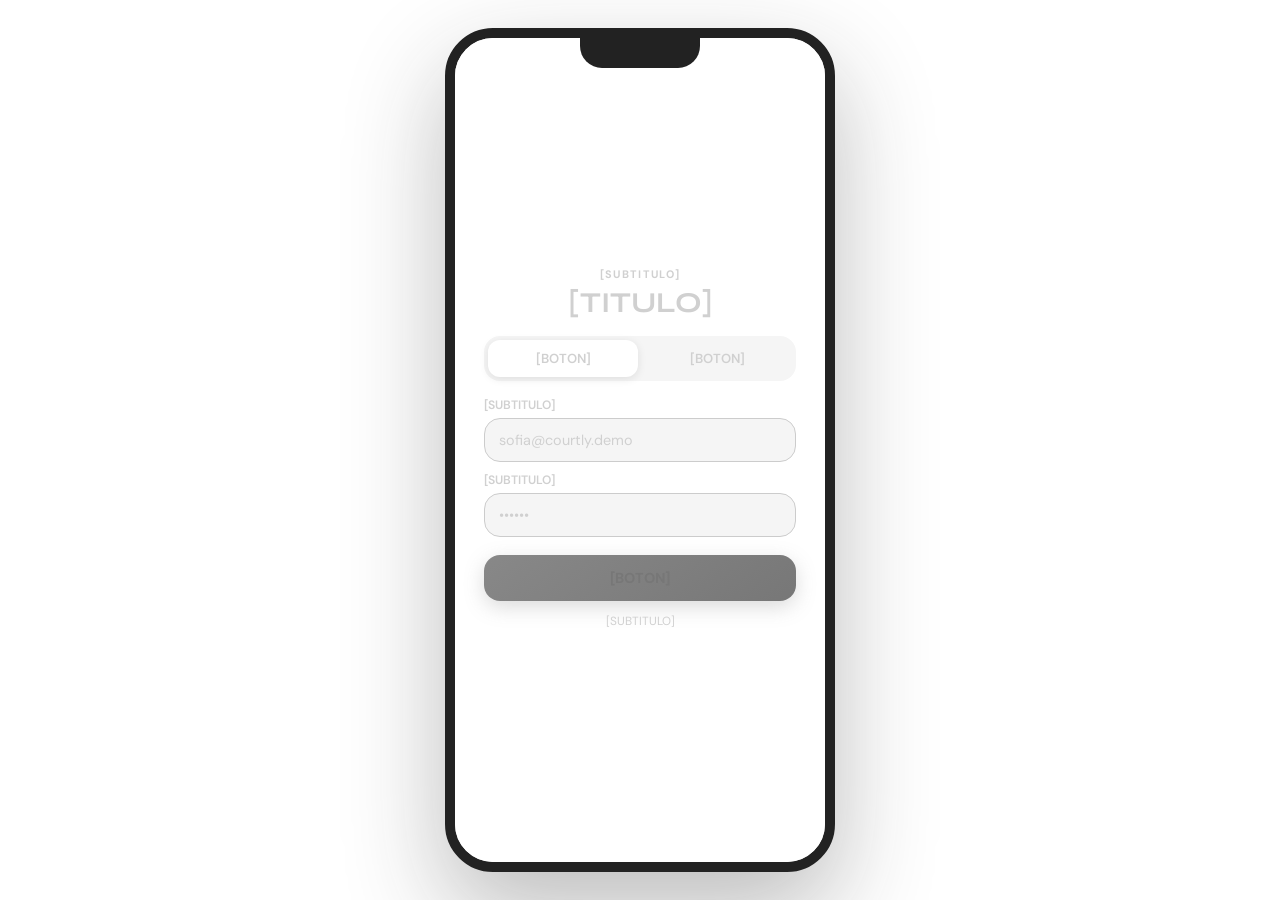
==== commit a3c5339d: "update" ====
--- a/wireframe/wireframe.html
+++ b/wireframe/wireframe.html
@@ -3,7 +3,7 @@
 <head>
     <meta charset="UTF-8">
     <meta name="viewport" content="width=device-width, initial-scale=1.0">
-    <title>Courtly Mockup</title>
+    <title>[TITULO]</title>
     <link rel="preconnect" href="https://fonts.googleapis.com">
     <link rel="preconnect" href="https://fonts.gstatic.com" crossorigin>
     <link href="https://fonts.googleapis.com/css2?family=Space+Grotesk:wght@400;500;700&family=Manrope:wght@400;500;600;700&display=swap" rel="stylesheet">
@@ -19,68 +19,68 @@
             <section class="screen active auth-screen" id="screen-welcome">
                 <div class="auth-layout">
                     <img src="assets/logo-courtly.jpeg" alt="Courtly logo" class="hero-logo">
-                    <p class="eyebrow">Mockup alineado al backend actual</p>
-                    <h2>Courtly para jugadores, entrenadores y administradores</h2>
+                    <p class="eyebrow">[SUBTITULO]</p>
+                    <h2>[TITULO]</h2>
 
                     <div class="auth-tabs">
-                        <button class="auth-tab active" id="showLogin">Iniciar sesion</button>
-                        <button class="auth-tab" id="showRegister">Crear cuenta</button>
+                        <button class="auth-tab active" id="showLogin">[BOTON]</button>
+                        <button class="auth-tab" id="showRegister">[BOTON]</button>
                     </div>
 
                     <div class="auth-panel active" id="loginPanel">
                         <div class="form-stack">
                             <label class="field">
-                                <span>Correo</span>
+                                <span>[SUBTITULO]</span>
                                 <input type="email" id="loginEmail" value="sofia@courtly.demo">
                             </label>
                             <label class="field">
-                                <span>Contrasena</span>
+                                <span>[SUBTITULO]</span>
                                 <input type="password" id="loginPassword" value="123456">
                             </label>
                         </div>
                         <div class="hero-actions">
-                            <button class="primary-button" id="loginButton">Iniciar sesion</button>
+                            <button class="primary-button" id="loginButton">[BOTON]</button>
                         </div>
                         <div class="inline-feedback hidden" id="loginFeedback"></div>
-                        <p class="helper-copy">Demo: `sofia@courtly.demo`, `lucia@courtly.demo` y `admin@courtly.demo` con contrasena `123456`.</p>
+                        <p class="helper-copy">[SUBTITULO]</p>
                     </div>
 
                     <div class="auth-panel" id="registerPanel">
                         <div class="form-stack">
                             <label class="field">
-                                <span>Nombre completo</span>
+                                <span>[SUBTITULO]</span>
                                 <input type="text" id="registerName" value="Lucia Torres">
                             </label>
                             <label class="field">
-                                <span>Correo</span>
+                                <span>[SUBTITULO]</span>
                                 <input type="email" id="registerEmail" value="lucia.nueva@courtly.demo">
                             </label>
                             <label class="field">
-                                <span>Contrasena</span>
+                                <span>[SUBTITULO]</span>
                                 <input type="password" id="registerPassword" value="123456">
                             </label>
                             <label class="field">
-                                <span>Tipo de cuenta</span>
+                                <span>[SUBTITULO]</span>
                                 <select id="registerRole">
-                                    <option value="athlete">Jugador</option>
-                                    <option value="coach">Entrenador</option>
-                                    <option value="admin">Administrador</option>
+                                    <option value="athlete">[OPCION]</option>
+                                    <option value="coach">[OPCION]</option>
+                                    <option value="admin">[OPCION]</option>
                                 </select>
                             </label>
                             <div class="form-stack hidden" id="coachRegisterFields">
                                 <label class="field">
-                                    <span>Especialidad</span>
+                                    <span>[SUBTITULO]</span>
                                     <input type="text" id="registerSpecialty" value="Padel competitivo">
                                 </label>
                                 <label class="field">
-                                    <span>Experiencia</span>
+                                    <span>[SUBTITULO]</span>
                                     <input type="text" id="registerExperience" value="8 anos">
                                 </label>
                             </div>
                         </div>
-                        <button class="primary-button full-width" id="createAccount">Crear cuenta</button>
+                        <button class="primary-button full-width" id="createAccount">[BOTON]</button>
                         <div class="inline-feedback hidden" id="registerFeedback"></div>
-                        <p class="helper-copy">El mockup cubre cuentas de jugador, entrenador y administracion del sistema segun los roles reales del backend.</p>
+                        <p class="helper-copy">[SUBTITULO]</p>
                     </div>
                 </div>
             </section>
@@ -89,9 +89,9 @@
                 <div class="athlete-hero">
                     <div class="screen-heading athlete-hero-heading">
                     <div>
-                        <p class="eyebrow">Jugador</p>
-                        <h2 id="athleteGreeting">Hola, Sofia</h2>
-                        <p class="section-subtitle">Tus operaciones y pagos pendientes</p>
+                        <p class="eyebrow">[SUBTITULO]</p>
+                        <h2 id="athleteGreeting">[TITULO]</h2>
+                        <p class="section-subtitle">[SUBTITULO]</p>
                     </div>
                     <div class="header-actions">
                         <button class="icon-button top-icon-button" id="toggleNotifications" aria-label="Abrir notificaciones">
@@ -105,30 +105,30 @@
                 <div class="content-grid">
                     <div class="panel">
                         <div class="panel-header">
-                            <h3>Mis operaciones</h3>
-                            <button class="text-button" data-nav-target="screen-courts">Nueva reserva</button>
+                            <h3>[TITULO]</h3>
+                            <button class="text-button" data-nav-target="screen-courts">[BOTON]</button>
                         </div>
                         <div id="nextBookings"></div>
                     </div>
                 </div>
                 <div class="panel">
                     <div class="panel-header">
-                        <h3>Siguiente paso</h3>
-                        <button class="text-button" data-nav-target="screen-booking">Gestionar</button>
+                        <h3>[TITULO]</h3>
+                        <button class="text-button" data-nav-target="screen-booking">[BOTON]</button>
                     </div>
                     <div id="nextReservationHighlight"></div>
                 </div>
                 <div class="panel">
                     <div class="panel-header">
-                        <h3>Canchas recomendadas</h3>
-                        <button class="text-button" data-nav-target="screen-courts">Explorar</button>
+                        <h3>[TITULO]</h3>
+                        <button class="text-button" data-nav-target="screen-courts">[BOTON]</button>
                     </div>
                     <div class="mini-card-grid" id="athleteRecommendations"></div>
                 </div>
                 <div class="panel">
                     <div class="panel-header">
-                        <h3>Historial de pagos</h3>
-                        <button class="text-button" data-nav-target="screen-payments-history">Ver todo</button>
+                        <h3>[TITULO]</h3>
+                        <button class="text-button" data-nav-target="screen-payments-history">[BOTON]</button>
                     </div>
                     <div id="athletePaymentsPreview"></div>
                 </div>
@@ -137,32 +137,32 @@
             <section class="screen app-screen" id="screen-courts">
                 <div class="screen-heading">
                     <div>
-                        <p class="eyebrow">Busqueda de canchas</p>
-                        <h2>Encuentra tu cancha</h2>
-                        <p class="section-subtitle">Explora canchas con imagen, precio por hora y horarios disponibles</p>
+                        <p class="eyebrow">[SUBTITULO]</p>
+                        <h2>[TITULO]</h2>
+                        <p class="section-subtitle">[SUBTITULO]</p>
                     </div>
                 </div>
                 <div class="panel courts-filter-panel">
                     <div class="form-stack courts-filter-stack">
                         <label class="field">
-                            <span>Ubicacion</span>
+                            <span>[SUBTITULO]</span>
                             <select id="locationFilter"></select>
                         </label>
                         <div class="filter-row">
                             <label class="field">
-                                <span>Deporte</span>
+                                <span>[SUBTITULO]</span>
                                 <select id="sportFilter"></select>
                             </label>
                             <label class="field">
-                                <span>Precio maximo</span>
+                                <span>[SUBTITULO]</span>
                                 <select id="priceFilter"></select>
                             </label>
                         </div>
                         <label class="field">
-                            <span>Horario</span>
+                            <span>[SUBTITULO]</span>
                             <select id="timeFilter"></select>
                         </label>
-                        <button class="primary-button full-width courts-filter-button" id="applyFilters">Aplicar filtros</button>
+                        <button class="primary-button full-width courts-filter-button" id="applyFilters">[BOTON]</button>
                         <div class="inline-feedback hidden" id="courtSearchFeedback"></div>
                     </div>
                 </div>
@@ -176,41 +176,41 @@
             <section class="screen app-screen" id="screen-booking">
                 <div class="screen-heading">
                     <div>
-                        <button class="back-link" id="backFromBooking">← Regresar</button>
-                        <p class="eyebrow">Reserva simple de cancha</p>
-                        <h2>Crear booking</h2>
-                        <p class="section-subtitle">Primero valida la cancha elegida y luego define fecha y horario antes de confirmar.</p>
+                        <button class="back-link" id="backFromBooking">[BOTON]</button>
+                        <p class="eyebrow">[SUBTITULO]</p>
+                        <h2>[TITULO]</h2>
+                        <p class="section-subtitle">[SUBTITULO]</p>
                     </div>
                 </div>
                 <div class="booking-layout">
                     <div class="panel booking-summary">
                         <div class="panel-header">
-                            <h3>Paso 1 · Revisa la reserva</h3>
+                            <h3>[TITULO]</h3>
                         </div>
                         <div id="bookingSummary"></div>
                     </div>
                     <div class="panel">
                         <div class="panel-header">
-                            <h3>Paso 2 · Selecciona fecha</h3>
+                            <h3>[TITULO]</h3>
                         </div>
                         <div class="chips" id="dateOptions"></div>
                     </div>
                     <div class="panel">
                         <div class="panel-header">
-                            <h3>Paso 3 · Selecciona horario</h3>
+                            <h3>[TITULO]</h3>
                         </div>
                         <div class="chips" id="timeOptions"></div>
                     </div>
                     <div class="panel">
                         <div class="panel-header">
-                            <h3>Paso 4 · Confirma el booking</h3>
-                        </div>
-                        <button class="primary-button full-width" id="confirmBooking">Crear booking</button>
+                            <h3>[TITULO]</h3>
+                        </div>
+                        <button class="primary-button full-width" id="confirmBooking">[BOTON]</button>
                         <div class="inline-feedback hidden" id="bookingFeedback"></div>
                     </div>
                     <div class="panel">
                         <div class="panel-header">
-                            <h3>Bookings y estados</h3>
+                            <h3>[TITULO]</h3>
                         </div>
                         <div id="bookingsManager"></div>
                     </div>
@@ -220,22 +220,22 @@
             <section class="screen app-screen" id="screen-payment">
                 <div class="screen-heading">
                     <div>
-                        <p class="eyebrow">Pago de operacion</p>
-                        <h2>Pagar booking o training session</h2>
+                        <p class="eyebrow">[SUBTITULO]</p>
+                        <h2>[TITULO]</h2>
                     </div>
                 </div>
                 <div class="panel">
                     <div id="paymentSummary"></div>
                     <div class="form-stack">
                         <label class="field">
-                            <span>Metodo de pago</span>
+                            <span>[SUBTITULO]</span>
                             <select id="paymentMethod">
-                                <option value="visa">Visa</option>
-                                <option value="mastercard">Mastercard</option>
-                                <option value="declined">Simular rechazo</option>
+                                <option value="visa">[OPCION]</option>
+                                <option value="mastercard">[OPCION]</option>
+                                <option value="declined">[OPCION]</option>
                             </select>
                         </label>
-                        <button class="primary-button full-width" id="processPayment">Procesar pago</button>
+                        <button class="primary-button full-width" id="processPayment">[BOTON]</button>
                         <div class="inline-feedback hidden" id="paymentFeedback"></div>
                     </div>
                 </div>
@@ -244,9 +244,9 @@
             <section class="screen app-screen" id="screen-payments-history">
                 <div class="screen-heading">
                     <div>
-                        <p class="eyebrow">Payments</p>
-                        <h2>Historial de pagos del usuario</h2>
-                        <p class="section-subtitle">Pagos completados y pendientes de bookings y training sessions</p>
+                        <p class="eyebrow">[SUBTITULO]</p>
+                        <h2>[TITULO]</h2>
+                        <p class="section-subtitle">[SUBTITULO]</p>
                     </div>
                 </div>
                 <div class="panel">
@@ -257,19 +257,19 @@
             <section class="screen app-screen" id="screen-rate-court">
                 <div class="screen-heading">
                     <div>
-                        <button class="back-link" id="backFromReview">← Regresar</button>
-                        <p class="eyebrow">Resenas validas</p>
-                        <h2>Valorar servicios completados</h2>
+                        <button class="back-link" id="backFromReview">[BOTON]</button>
+                        <p class="eyebrow">[SUBTITULO]</p>
+                        <h2>[TITULO]</h2>
                     </div>
                 </div>
                 <div class="panel">
                     <div class="form-stack">
                         <label class="field">
-                            <span>Operacion completada</span>
+                            <span>[SUBTITULO]</span>
                             <select id="reviewBookingSelect"></select>
                         </label>
                         <label class="field">
-                            <span>Calificacion</span>
+                            <span>[SUBTITULO]</span>
                             <select id="reviewScore">
                                 <option value="5">5</option>
                                 <option value="4">4</option>
@@ -279,16 +279,16 @@
                             </select>
                         </label>
                         <label class="field">
-                            <span>Comentario</span>
-                            <textarea id="reviewComment" rows="4">Excelente iluminacion y buen mantenimiento.</textarea>
-                        </label>
-                        <button class="primary-button full-width" id="publishReview">Publicar resena</button>
+                            <span>[SUBTITULO]</span>
+                            <textarea id="reviewComment" rows="4">[SUBTITULO]</textarea>
+                        </label>
+                        <button class="primary-button full-width" id="publishReview">[BOTON]</button>
                         <div class="inline-feedback hidden" id="reviewFeedback"></div>
                     </div>
                 </div>
                 <div class="panel">
                     <div class="panel-header">
-                        <h3>Resenas publicadas desde operaciones reales</h3>
+                        <h3>[TITULO]</h3>
                     </div>
                     <div id="courtReviewsList"></div>
                 </div>
@@ -297,10 +297,10 @@
             <section class="screen app-screen" id="screen-matches">
                 <div class="screen-heading">
                     <div>
-                        <p class="eyebrow">USM09 y USM10</p>
-                        <h2>Partidos y comunidad</h2>
-                    </div>
-                    <button class="text-button" data-nav-target="screen-create-match">Crear partido</button>
+                        <p class="eyebrow">[SUBTITULO]</p>
+                        <h2>[TITULO]</h2>
+                    </div>
+                    <button class="text-button" data-nav-target="screen-create-match">[BOTON]</button>
                 </div>
                 <div class="card-grid" id="matchesGrid"></div>
             </section>
@@ -308,39 +308,39 @@
             <section class="screen app-screen" id="screen-create-match">
                 <div class="screen-heading">
                     <div>
-                        <p class="eyebrow">USM09</p>
-                        <h2>Crear partido</h2>
+                        <p class="eyebrow">[SUBTITULO]</p>
+                        <h2>[TITULO]</h2>
                     </div>
                 </div>
                 <div class="panel">
                     <div class="form-stack">
                         <label class="field">
-                            <span>Titulo</span>
+                            <span>[SUBTITULO]</span>
                             <input type="text" id="matchTitle" value="Pichanga sabatina">
                         </label>
                         <label class="field">
-                            <span>Cancha</span>
+                            <span>[SUBTITULO]</span>
                             <select id="matchCourt"></select>
                         </label>
                         <div class="filter-row">
                             <label class="field">
-                                <span>Fecha</span>
+                                <span>[SUBTITULO]</span>
                                 <select id="matchDate"></select>
                             </label>
                             <label class="field">
-                                <span>Hora</span>
+                                <span>[SUBTITULO]</span>
                                 <select id="matchTime"></select>
                             </label>
                         </div>
                         <label class="field">
-                            <span>Invitar contactos</span>
+                            <span>[SUBTITULO]</span>
                             <select id="matchInvitees">
-                                <option value="2">2 contactos</option>
-                                <option value="4">4 contactos</option>
-                                <option value="0">Sin invitaciones</option>
+                                <option value="2">[OPCION]</option>
+                                <option value="4">[OPCION]</option>
+                                <option value="0">[OPCION]</option>
                             </select>
                         </label>
-                        <button class="primary-button full-width" id="createMatchButton">Crear e invitar</button>
+                        <button class="primary-button full-width" id="createMatchButton">[BOTON]</button>
                         <div class="inline-feedback hidden" id="matchFeedback"></div>
                     </div>
                 </div>
@@ -349,9 +349,9 @@
             <section class="screen app-screen" id="screen-coaches">
                 <div class="screen-heading">
                     <div>
-                        <p class="eyebrow">Busqueda de entrenadores</p>
-                        <h2>Coaches y disponibilidades</h2>
-                        <p class="section-subtitle">Explora perfiles, revisa disponibilidad y luego crea la training session.</p>
+                        <p class="eyebrow">[SUBTITULO]</p>
+                        <h2>[TITULO]</h2>
+                        <p class="section-subtitle">[SUBTITULO]</p>
                     </div>
                 </div>
                 <div class="card-grid" id="coachesGrid"></div>
@@ -360,9 +360,9 @@
             <section class="screen app-screen" id="screen-coach-detail">
                 <div class="screen-heading">
                     <div>
-                        <button class="back-link" id="backFromCoachDetail">← Regresar</button>
-                        <p class="eyebrow">Perfil del coach</p>
-                        <h2>Detalle profesional</h2>
+                        <button class="back-link" id="backFromCoachDetail">[BOTON]</button>
+                        <p class="eyebrow">[SUBTITULO]</p>
+                        <h2>[TITULO]</h2>
                     </div>
                 </div>
                 <div id="coachDetailContent"></div>
@@ -371,28 +371,28 @@
             <section class="screen app-screen" id="screen-session-request">
                 <div class="screen-heading">
                     <div>
-                        <button class="back-link" id="backFromSessionRequest">← Regresar</button>
-                        <p class="eyebrow">Training session</p>
-                        <h2>Solicitar sesion con entrenador</h2>
-                        <p class="section-subtitle">La solicitud debe incluir coach, disponibilidad y cancha</p>
+                        <button class="back-link" id="backFromSessionRequest">[BOTON]</button>
+                        <p class="eyebrow">[SUBTITULO]</p>
+                        <h2>[TITULO]</h2>
+                        <p class="section-subtitle">[SUBTITULO]</p>
                     </div>
                 </div>
                 <div class="panel">
                     <div id="sessionRequestSummary"></div>
                     <div class="form-stack">
                         <label class="field">
-                            <span>Cancha para la sesion</span>
+                            <span>[SUBTITULO]</span>
                             <select id="sessionCourtSelect"></select>
                         </label>
                         <label class="field">
-                            <span>Disponibilidad del coach</span>
+                            <span>[SUBTITULO]</span>
                             <select id="sessionAvailabilitySelect"></select>
                         </label>
                         <label class="field">
-                            <span>Objetivo de la sesion</span>
-                            <textarea id="sessionGoal" rows="4">Trabajo tecnico con correccion de saque y desplazamiento.</textarea>
-                        </label>
-                        <button class="primary-button full-width" id="createTrainingSession">Crear solicitud</button>
+                            <span>[SUBTITULO]</span>
+                            <textarea id="sessionGoal" rows="4">[SUBTITULO]</textarea>
+                        </label>
+                        <button class="primary-button full-width" id="createTrainingSession">[BOTON]</button>
                         <div class="inline-feedback hidden" id="sessionRequestFeedback"></div>
                     </div>
                 </div>
@@ -401,8 +401,8 @@
             <section class="screen app-screen" id="screen-notifications">
                 <div class="screen-heading">
                     <div>
-                        <p class="eyebrow">Eventos del sistema</p>
-                        <h2>Historial de notificaciones</h2>
+                        <p class="eyebrow">[SUBTITULO]</p>
+                        <h2>[TITULO]</h2>
                     </div>
                 </div>
                 <div class="panel">
@@ -413,9 +413,9 @@
             <section class="screen app-screen" id="screen-notification-detail">
                 <div class="screen-heading">
                     <div>
-                        <button class="back-link" id="backFromNotificationDetail">← Regresar</button>
-                        <p class="eyebrow">USM18</p>
-                        <h2>Detalle de notificacion</h2>
+                        <button class="back-link" id="backFromNotificationDetail">[BOTON]</button>
+                        <p class="eyebrow">[SUBTITULO]</p>
+                        <h2>[TITULO]</h2>
                     </div>
                 </div>
                 <div class="panel" id="notificationDetailContent"></div>
@@ -425,9 +425,9 @@
                 <div class="coach-hero">
                     <div class="screen-heading coach-hero-heading">
                         <div>
-                            <p class="eyebrow">Entrenador</p>
-                            <h2>Gestion de agenda y sesiones</h2>
-                            <p class="section-subtitle">Controla disponibilidad, solicitudes, pagos, reseñas y metricas desde un solo tablero.</p>
+                            <p class="eyebrow">[SUBTITULO]</p>
+                            <h2>[TITULO]</h2>
+                            <p class="section-subtitle">[SUBTITULO]</p>
                         </div>
                         <div class="header-actions">
                             <span class="status-pill accent">USM11-USM17</span>
@@ -440,8 +440,8 @@
                 <div class="content-grid coach-dashboard-grid">
                     <div class="panel coach-feed-panel">
                         <div class="panel-header">
-                            <h3>Proximas sesiones y agenda</h3>
-                            <button class="text-button" data-nav-target="screen-requests">Ver flujo completo</button>
+                            <h3>[TITULO]</h3>
+                            <button class="text-button" data-nav-target="screen-requests">[BOTON]</button>
                         </div>
                         <div id="coachTodayBoard"></div>
                     </div>
@@ -449,15 +449,15 @@
                 <div class="content-grid">
                     <div class="panel">
                         <div class="panel-header">
-                            <h3>Disponibilidad publicada</h3>
-                            <button class="text-button" data-nav-target="screen-availability">Editar</button>
+                            <h3>[TITULO]</h3>
+                            <button class="text-button" data-nav-target="screen-availability">[BOTON]</button>
                         </div>
                         <div id="availabilitySummary"></div>
                     </div>
                     <div class="panel">
                         <div class="panel-header">
-                            <h3>Training sessions</h3>
-                            <button class="text-button" data-nav-target="screen-requests">Gestionar</button>
+                            <h3>[TITULO]</h3>
+                            <button class="text-button" data-nav-target="screen-requests">[BOTON]</button>
                         </div>
                         <div id="requestsList"></div>
                     </div>
@@ -465,15 +465,15 @@
                 <div class="content-grid">
                     <div class="panel">
                         <div class="panel-header">
-                            <h3>Pagos recibidos</h3>
-                            <button class="text-button" data-nav-target="screen-payments-received">Ver historial</button>
+                            <h3>[TITULO]</h3>
+                            <button class="text-button" data-nav-target="screen-payments-received">[BOTON]</button>
                         </div>
                         <div id="paymentsPreview"></div>
                     </div>
                     <div class="panel">
                         <div class="panel-header">
-                            <h3>Resenas recibidas</h3>
-                            <button class="text-button" data-nav-target="screen-reviews">Ver todas</button>
+                            <h3>[TITULO]</h3>
+                            <button class="text-button" data-nav-target="screen-reviews">[BOTON]</button>
                         </div>
                         <div id="reviewsList"></div>
                     </div>
@@ -483,24 +483,24 @@
             <section class="screen app-screen" id="screen-admin-dashboard">
                 <div class="screen-heading">
                     <div>
-                        <p class="eyebrow">Administrador</p>
-                        <h2>Control del sistema</h2>
-                        <p class="section-subtitle">Gestion de canchas, usuarios y roles segun el backend actual</p>
+                        <p class="eyebrow">[SUBTITULO]</p>
+                        <h2>[TITULO]</h2>
+                        <p class="section-subtitle">[SUBTITULO]</p>
                     </div>
                 </div>
                 <div class="overview-grid" id="adminOverview"></div>
                 <div class="content-grid">
                     <div class="panel">
                         <div class="panel-header">
-                            <h3>Courts administrables</h3>
-                            <button class="text-button" data-nav-target="screen-admin-courts">Gestionar</button>
+                            <h3>[TITULO]</h3>
+                            <button class="text-button" data-nav-target="screen-admin-courts">[BOTON]</button>
                         </div>
                         <div id="adminCourtsPreview"></div>
                     </div>
                     <div class="panel">
                         <div class="panel-header">
-                            <h3>Usuarios y roles</h3>
-                            <button class="text-button" data-nav-target="screen-iam">Abrir IAM</button>
+                            <h3>[TITULO]</h3>
+                            <button class="text-button" data-nav-target="screen-iam">[BOTON]</button>
                         </div>
                         <div id="adminIamPreview"></div>
                     </div>
@@ -510,48 +510,48 @@
             <section class="screen app-screen" id="screen-admin-courts">
                 <div class="screen-heading">
                     <div>
-                        <p class="eyebrow">Courts BC</p>
-                        <h2>Administrar canchas</h2>
-                        <p class="section-subtitle">Solo el rol ADMIN puede crear, editar o eliminar canchas.</p>
+                        <p class="eyebrow">[SUBTITULO]</p>
+                        <h2>[TITULO]</h2>
+                        <p class="section-subtitle">[SUBTITULO]</p>
                     </div>
                 </div>
                 <div class="panel">
                     <div class="form-stack">
                         <label class="field">
-                            <span>Cancha a editar</span>
+                            <span>[SUBTITULO]</span>
                             <select id="adminCourtSelect"></select>
                         </label>
                         <label class="field">
-                            <span>Nombre</span>
+                            <span>[SUBTITULO]</span>
                             <input type="text" id="adminCourtName" value="">
                         </label>
                         <label class="field">
-                            <span>Ubicacion</span>
+                            <span>[SUBTITULO]</span>
                             <input type="text" id="adminCourtLocation" value="">
                         </label>
                         <label class="field">
-                            <span>Tipo</span>
+                            <span>[SUBTITULO]</span>
                             <input type="text" id="adminCourtSport" value="">
                         </label>
                         <label class="field">
-                            <span>Precio por hora</span>
+                            <span>[SUBTITULO]</span>
                             <input type="number" id="adminCourtPrice" value="">
                         </label>
                         <label class="field">
-                            <span>URL de imagen</span>
+                            <span>[SUBTITULO]</span>
                             <input type="text" id="adminCourtImage" value="">
                         </label>
                         <div class="action-row">
-                            <button class="primary-button" id="saveAdminCourt">Guardar cancha</button>
-                            <button class="secondary-button" id="createAdminCourt">Nueva cancha</button>
-                        </div>
-                        <button class="text-button danger-text-button" id="deleteAdminCourt">Eliminar cancha</button>
+                            <button class="primary-button" id="saveAdminCourt">[BOTON]</button>
+                            <button class="secondary-button" id="createAdminCourt">[BOTON]</button>
+                        </div>
+                        <button class="text-button danger-text-button" id="deleteAdminCourt">[BOTON]</button>
                         <div class="inline-feedback hidden" id="adminCourtFeedback"></div>
                     </div>
                 </div>
                 <div class="panel">
                     <div class="panel-header">
-                        <h3>Catalogo actual</h3>
+                        <h3>[TITULO]</h3>
                     </div>
                     <div id="adminCourtsList"></div>
                 </div>
@@ -560,21 +560,21 @@
             <section class="screen app-screen" id="screen-iam">
                 <div class="screen-heading">
                     <div>
-                        <p class="eyebrow">IAM BC</p>
-                        <h2>Usuarios y roles</h2>
-                        <p class="section-subtitle">Vista del bounded context de autenticacion y autorizacion</p>
+                        <p class="eyebrow">[SUBTITULO]</p>
+                        <h2>[TITULO]</h2>
+                        <p class="section-subtitle">[SUBTITULO]</p>
                     </div>
                 </div>
                 <div class="content-grid">
                     <div class="panel">
                         <div class="panel-header">
-                            <h3>Usuarios</h3>
+                            <h3>[TITULO]</h3>
                         </div>
                         <div id="iamUsersList"></div>
                     </div>
                     <div class="panel">
                         <div class="panel-header">
-                            <h3>Roles</h3>
+                            <h3>[TITULO]</h3>
                         </div>
                         <div id="iamRolesList"></div>
                     </div>
@@ -584,36 +584,36 @@
             <section class="screen app-screen" id="screen-availability">
                 <div class="screen-heading">
                     <div>
-                        <p class="eyebrow">Availability</p>
-                        <h2>Publicar disponibilidad real</h2>
+                        <p class="eyebrow">[SUBTITULO]</p>
+                        <h2>[TITULO]</h2>
                     </div>
                 </div>
                 <div class="panel">
                     <div class="form-stack">
                         <div class="filter-row">
                             <label class="field">
-                                <span>Dia</span>
+                                <span>[SUBTITULO]</span>
                                 <select id="availabilityDay">
-                                    <option>Lunes</option>
-                                    <option>Martes</option>
-                                    <option>Miercoles</option>
-                                    <option>Jueves</option>
-                                    <option>Viernes</option>
-                                    <option>Sabado</option>
+                                    <option>[OPCION]</option>
+                                    <option>[OPCION]</option>
+                                    <option>[OPCION]</option>
+                                    <option>[OPCION]</option>
+                                    <option>[OPCION]</option>
+                                    <option>[OPCION]</option>
                                 </select>
                             </label>
                             <label class="field">
-                                <span>Horario</span>
+                                <span>[SUBTITULO]</span>
                                 <input type="text" id="availabilityTime" value="7:00 PM - 9:00 PM">
                             </label>
                         </div>
-                        <button class="primary-button full-width" id="saveAvailability">Guardar disponibilidad</button>
+                        <button class="primary-button full-width" id="saveAvailability">[BOTON]</button>
                         <div class="inline-feedback hidden" id="availabilityFeedback"></div>
                     </div>
                 </div>
                 <div class="panel">
                     <div class="panel-header">
-                        <h3>Bloques activos</h3>
+                        <h3>[TITULO]</h3>
                     </div>
                     <div id="availabilityDetail"></div>
                 </div>
@@ -622,8 +622,8 @@
             <section class="screen app-screen" id="screen-requests">
                 <div class="screen-heading">
                     <div>
-                        <p class="eyebrow">Estados del training session</p>
-                        <h2>Aceptar, rechazar o completar</h2>
+                        <p class="eyebrow">[SUBTITULO]</p>
+                        <h2>[TITULO]</h2>
                     </div>
                 </div>
                 <div class="panel">
@@ -634,8 +634,8 @@
             <section class="screen app-screen" id="screen-payments-received">
                 <div class="screen-heading">
                     <div>
-                        <p class="eyebrow">Pagos por sesiones</p>
-                        <h2>Pagos recibidos</h2>
+                        <p class="eyebrow">[SUBTITULO]</p>
+                        <h2>[TITULO]</h2>
                     </div>
                 </div>
                 <div class="panel">
@@ -646,13 +646,13 @@
             <section class="screen app-screen" id="screen-analytics">
                 <div class="screen-heading">
                     <div>
-                        <p class="eyebrow">Analytics derivado</p>
-                        <h2>Estadisticas de rendimiento</h2>
+                        <p class="eyebrow">[SUBTITULO]</p>
+                        <h2>[TITULO]</h2>
                     </div>
                 </div>
                 <div class="panel">
                     <div class="panel-header">
-                        <h3>Resumen mensual</h3>
+                        <h3>[TITULO]</h3>
                     </div>
                     <div id="analyticsDetail"></div>
                 </div>
@@ -661,8 +661,8 @@
             <section class="screen app-screen" id="screen-reviews">
                 <div class="screen-heading">
                     <div>
-                        <p class="eyebrow">Reviews del coach</p>
-                        <h2>Resenas recibidas</h2>
+                        <p class="eyebrow">[SUBTITULO]</p>
+                        <h2>[TITULO]</h2>
                     </div>
                 </div>
                 <div class="panel">
@@ -673,31 +673,31 @@
             <section class="screen app-screen" id="screen-profile">
                 <div class="screen-heading">
                     <div>
-                        <p class="eyebrow">Perfil y datos persistidos</p>
-                        <h2>Editar perfil</h2>
+                        <p class="eyebrow">[SUBTITULO]</p>
+                        <h2>[TITULO]</h2>
                     </div>
                 </div>
                 <div class="profile-layout">
                     <div class="profile-card" id="profileCard"></div>
                     <div class="panel">
                         <div class="panel-header">
-                            <h3>Actualizar datos</h3>
+                            <h3>[TITULO]</h3>
                         </div>
                         <div class="form-stack" id="profileForm"></div>
-                        <button class="primary-button full-width" id="saveProfile">Guardar cambios</button>
+                        <button class="primary-button full-width" id="saveProfile">[BOTON]</button>
                         <div class="inline-feedback hidden" id="profileFeedback"></div>
                     </div>
                     <div class="panel">
                         <div class="panel-header">
-                            <h3>Actividad reciente</h3>
+                            <h3>[TITULO]</h3>
                         </div>
                         <div id="profileActivity"></div>
                     </div>
                     <div class="panel">
                         <div class="panel-header">
-                            <h3>Sesion</h3>
-                        </div>
-                        <button class="secondary-button full-width" id="logoutButton">Cerrar sesion</button>
+                            <h3>[TITULO]</h3>
+                        </div>
+                        <button class="secondary-button full-width" id="logoutButton">[BOTON]</button>
                     </div>
                 </div>
             </section>
@@ -714,7 +714,7 @@
     <div class="floating-overlay hidden" id="notificationsOverlay">
         <div class="floating-panel" id="notificationsDrawer">
             <div class="panel-header">
-                <h3>Notificaciones recientes</h3>
+                <h3>[TITULO]</h3>
                 <button class="icon-button drawer-close-button" id="closeNotifications" aria-label="Cerrar notificaciones">&times;</button>
             </div>
             <div id="notificationsDrawerList"></div>
--- a/wireframe/wireframe.css
+++ b/wireframe/wireframe.css
@@ -2174,150 +2174,1086 @@
 }
 
 
-/* ── WIREFRAME GRAYSCALE OVERRIDES ── */
+/* ═══════════════════════════════════════════════════════════════
+   WIREFRAME PURO — texto ilegible + imágenes como bloques grises
+   ═══════════════════════════════════════════════════════════════ */
+
+/* ── TEXTO: color igual al fondo para que no se lea ── */
+body,
+p, h1, h2, h3, h4, h5, h6,
+span, strong, em, small, b, i,
+label, input, select, textarea, button, a,
+li, td, th, dt, dd,
+.menu-label, .eyebrow, .section-subtitle,
+.helper-copy, .empty-copy, .card-price,
+.summary-line span, .summary-line strong,
+.field span, .field-box span, .field-box strong,
+.feature-kicker, .feature-reservation-copy,
+.booking-premium-main p, .booking-premium-meta span,
+.mini-reco-card p, .mini-reco-price,
+.review-card p, .review-stars, .review-time,
+.notification-actions, .list-item p, .list-item strong,
+.court-detail-copy p, .court-detail-hero-copy p,
+.coach-command-card p, .coach-command-card h3,
+.status-pill, .badge, .chip,
+.modal-body p, .modal-body h3,
+.profile-header h3, .profile-header .eyebrow,
+.avatar, .avatar-image,
+.court-rating-pill, .court-rating-pill span,
+.court-minimap-label,
+#athleteGreeting,
+#notificationBadge,
+.back-link,
+.text-button, .danger-text-button,
+.court-action, .match-action,
+.small-button, .small-button.secondary,
+#showLogin, #showRegister,
+.auth-tab, .auth-layout h2,
+.filter-row label span,
+#screen-courts .field span,
+.feature-data-chip span, .feature-data-chip strong,
+.booking-premium-title strong,
+.review-tab, .review-role, .coach-role,
+.court-card-heading p, .court-card-heading h3,
+.coach-card-heading p, .coach-card-heading h3,
+.court-price-line strong, .court-price-line small, .court-price-line span,
+.court-detail-hero-copy h3,
+.court-detail-copy h4, .court-detail-section h4,
+.court-review-header h4,
+.panel-header h3,
+.screen-heading h2, .screen-heading .eyebrow,
+#screen-courts .section-subtitle,
+#screen-coaches .section-subtitle,
+#screen-booking .section-subtitle,
+#screen-session-request .section-subtitle,
+#screen-admin-dashboard .section-subtitle,
+#screen-admin-courts .section-subtitle,
+#screen-iam .section-subtitle,
+.form-stack label span,
+.inline-feedback,
+#loginFeedback, #registerFeedback, #bookingFeedback,
+#paymentFeedback, #reviewFeedback, #matchFeedback,
+#sessionRequestFeedback, #availabilityFeedback,
+#adminCourtFeedback, #profileFeedback,
+#courtSearchFeedback,
+.action-row button,
+.hero-actions button,
+.primary-button, .secondary-button,
+.drawer-close-button,
+.modal-close,
+.court-detail-nav,
+.top-icon-button,
+#toggleNotifications,
+#closeNotifications,
+#closeModal,
+#logoutButton,
+#saveProfile,
+#saveAvailability,
+#saveAdminCourt,
+#createAdminCourt,
+#deleteAdminCourt,
+#applyFilters,
+#confirmBooking,
+#processPayment,
+#publishReview,
+#createMatchButton,
+#createTrainingSession,
+#createAccount,
+#loginButton,
+#nextPaymentAction,
+#detailBookCourtButton, #detailBookCourtButtonTop,
+#coachDetailReserveButton, #coachDetailReviewButton,
+#goToReviewRules,
+#notificationActionButton,
+.chip,
+.court-detail-primary,
+.feature-cta,
+.match-action,
+.menu-button,
+.menu-button .menu-label,
+.menu-button.active,
+.menu-button.active .menu-label,
+.status-pill.online, .status-pill.accent, .status-pill.muted,
+.badge.available, .badge.limited, .badge.busy,
+.review-tab.active,
+.success-mark,
+.notification-badge,
+.court-rating,
+.court-rating-pill,
+.court-minimap-label,
+.court-minimap-pin::after,
+.review-role, .coach-role,
+.feature-kicker,
+.booking-premium-meta span,
+.mini-reco-price,
+.feature-data-chip span, .feature-data-chip strong,
+.court-price-line strong, .court-price-line small, .court-price-line span,
+.court-card-heading h3, .court-card-heading p,
+.coach-card-heading h3, .coach-card-heading p,
+.coach-rating-chip,
+.stat-card .eyebrow, .stat-card strong,
+.profile-fields .field-box span, .profile-fields .field-box strong,
+.summary-box .summary-line span, .summary-box .summary-line strong,
+.list-item > div strong, .list-item > div p,
+.modal-body .eyebrow, .modal-body h3, .modal-body p,
+.empty-copy,
+.helper-copy,
+.section-subtitle,
+.athlete-hero .eyebrow, .athlete-hero h2, .athlete-hero .section-subtitle,
+.coach-hero .eyebrow, .coach-hero h2, .coach-hero .section-subtitle,
+#screen-courts .section-subtitle,
+#screen-coaches .section-subtitle,
+#screen-booking .section-subtitle,
+#screen-session-request .section-subtitle,
+#screen-admin-dashboard .section-subtitle,
+#screen-admin-courts .section-subtitle,
+#screen-iam .section-subtitle,
+#screen-rate-court .section-subtitle,
+#screen-matches .section-subtitle,
+#screen-create-match .section-subtitle,
+#screen-payment .section-subtitle,
+#screen-payments-history .section-subtitle,
+#screen-notifications .section-subtitle,
+#screen-notification-detail .section-subtitle,
+#screen-availability .section-subtitle,
+#screen-requests .section-subtitle,
+#screen-payments-received .section-subtitle,
+#screen-analytics .section-subtitle,
+#screen-reviews .section-subtitle,
+#screen-profile .section-subtitle,
+.form-stack label span,
+.field input, .field select, .field textarea,
+#paymentMethod, #reviewScore, #reviewBookingSelect,
+#matchCourt, #matchDate, #matchTime, #matchInvitees,
+#sessionCourtSelect, #sessionAvailabilitySelect,
+#adminCourtSelect, #availabilityDay, #availabilityTime,
+#registerRole, #locationFilter, #sportFilter, #priceFilter, #timeFilter,
+#loginEmail, #loginPassword, #registerName, #registerEmail,
+#registerPassword, #registerSpecialty, #registerExperience,
+#adminCourtName, #adminCourtLocation, #adminCourtSport,
+#adminCourtPrice, #adminCourtImage,
+#profileName, #profileEmail, #profilePhone,
+#profileSpecialty, #profileExperience, #profileFocus,
+#profileFavoriteSport, #profileImageUrl,
+#matchTitle, #sessionGoal, #reviewComment,
+.auth-layout .eyebrow, .auth-layout h2,
+.auth-tab, .auth-tab.active,
+#showLogin, #showRegister,
+.hero-actions button,
+.helper-copy,
+.inline-feedback.success, .inline-feedback.error, .inline-feedback.warning,
+#loginFeedback, #registerFeedback,
+.court-detail-stats .field-box span, .court-detail-stats .field-box strong,
+.court-detail-copy h4, .court-detail-copy p,
+.court-review-header h4,
+.review-card-top strong, .review-card-top .review-role,
+.review-card-top .review-time,
+.review-stars,
+.review-card p,
+.court-detail-chips .chip,
+.court-map-header h4, .court-map-header p,
+.court-minimap-label,
+.coach-command-card .feature-kicker,
+.coach-command-card h3, .coach-command-card p,
+.coach-priority-grid .field-box span, .coach-priority-grid .field-box strong,
+.coach-feed-card .feature-kicker,
+.coach-feed-card .list-item strong, .coach-feed-card .list-item p,
+.availabilityTemplate, .availabilityTemplate strong, .availabilityTemplate p,
+.sessionPreviewTemplate, .sessionPreviewTemplate strong, .sessionPreviewTemplate p,
+.paymentTemplate, .paymentTemplate strong, .paymentTemplate p,
+.athletePaymentTemplate, .athletePaymentTemplate strong, .athletePaymentTemplate p,
+.statCardTemplate, .statCardTemplate .eyebrow, .statCardTemplate strong,
+.reviewCardTemplate, .reviewCardTemplate strong, .reviewCardTemplate .review-role,
+.reviewCardTemplate .review-time, .reviewCardTemplate .review-stars, .reviewCardTemplate p,
+.notificationTemplate, .notificationTemplate strong, .notificationTemplate p,
+#notificationsBell,
+#notificationBadge,
+.drawer-close-button,
+.floating-panel .panel-header h3,
+#notificationsDrawerList .list-item strong,
+#notificationsDrawerList .list-item p,
+#notificationsHistory .list-item strong,
+#notificationsHistory .list-item p,
+#notificationDetailContent p,
+#notificationDetailContent .summary-line span,
+#notificationDetailContent .summary-line strong,
+#notificationActionButton,
+#backFromNotificationDetail, #backFromCoachDetail,
+#backFromBooking, #backFromSessionRequest,
+#backFromReview, #backFromCourtDetail,
+#goToReviewRules,
+#coachDetailReserveButton, #coachDetailReviewButton,
+#detailBookCourtButton, #detailBookCourtButtonTop,
+#nextPaymentAction,
+#createTrainingSession,
+#saveAvailability,
+#saveProfile,
+#saveAdminCourt, #createAdminCourt, #deleteAdminCourt,
+#applyFilters, #confirmBooking, #processPayment,
+#publishReview, #createMatchButton,
+#loginButton, #createAccount, #logoutButton,
+#closeModal, #closeNotifications,
+#toggleNotifications,
+.text-button, .text-button:hover,
+.danger-text-button,
+.secondary-action,
+.court-action.secondary-action,
+.match-action,
+.small-button, .small-button.secondary,
+.action-group button,
+.feature-cta,
+.court-detail-primary,
+.chip.active,
+.menu-button.center-item,
+.menu-button.center-item .menu-icon,
+.menu-button.center-item.active .menu-icon,
+.menu-button.center-item:hover .menu-icon,
+.menu-button.center-item:active .menu-icon,
+.top-icon-button,
+.top-icon-button .menu-icon,
+.notification-badge,
+.drawer-close-button,
+.modal-close,
+.court-detail-nav,
+.court-rating-pill,
+.court-rating-pill span,
+.court-minimap-pin,
+.court-minimap-pin::after,
+.court-minimap-label,
+.review-tab, .review-tab.active,
+.review-role, .coach-role,
+.feature-kicker,
+.success-mark,
+.badge.available, .badge.limited, .badge.busy,
+.status-pill.online, .status-pill.accent, .status-pill.muted,
+.notification-badge,
+.avatar,
+.avatar-image,
+.stat-icon-wrap,
+.stat-icon-glow,
+.stat-icon-image,
+.profile-header .eyebrow,
+.profile-header h3,
+.profile-fields .field-box span,
+.profile-fields .field-box strong,
+.field-box span, .field-box strong,
+.soft-box span, .soft-box strong,
+.summary-box .summary-line span,
+.summary-box .summary-line strong,
+.empty-copy,
+.helper-copy,
+.back-link,
+.modal-body .eyebrow,
+.modal-body h3,
+.modal-body p,
+.success-mark,
+#modalContent,
+#modalContent .modal-body,
+#modalContent .modal-body h3,
+#modalContent .modal-body p,
+#modalContent .modal-body .eyebrow,
+#modalContent .modal-body .success-mark,
+.floating-panel,
+.floating-panel .panel-header h3,
+.floating-panel .list-item strong,
+.floating-panel .list-item p,
+#notificationsDrawer,
+#notificationsDrawerList,
+#notificationsDrawerList .list-item,
+#notificationsDrawerList .list-item strong,
+#notificationsDrawerList .list-item p,
+#notificationsDrawerList .status-pill,
+#notificationsOverlay,
+#notificationsOverlay .floating-panel,
+.modal,
+.modal-card,
+.modal-card .modal-body,
+.modal-card .modal-body h3,
+.modal-card .modal-body p,
+.modal-card .modal-body .eyebrow,
+.modal-card .modal-body .success-mark,
+.modal-card .modal-close,
+#closeModal,
+.app-shell,
+.app-shell::before,
+.main-content,
+.screen,
+.screen.active,
+.auth-screen,
+.auth-layout,
+.auth-tabs,
+.auth-tab,
+.auth-panel,
+.form-stack,
+.field,
+.field input,
+.field select,
+.field textarea,
+.hero-actions,
+.overview-grid,
+.athlete-hero,
+.athlete-hero-heading,
+.athlete-hero-grid,
+.content-grid,
+.panel,
+.panel-header,
+.panel-header h3,
+.card-grid,
+.court-card,
+.match-card,
+.coach-card,
+.card-banner,
+.card-banner::after,
+.card-body,
+.meta-row,
+.badge-row,
+.court-card-visual,
+.court-thumb,
+.card-headline,
+.coach-card-visual,
+.coach-thumb,
+.coach-rating-chip,
+.coach-card-heading,
+.coach-detail-card,
+.courts-premium-grid,
+.court-card-media,
+.court-card-image,
+.court-card-overlay,
+.court-rating,
+.court-card-heading,
+.court-price-line,
+.court-detail-cta,
+.court-detail-page,
+.court-detail-topbar,
+.court-detail-nav,
+.court-rating-pill,
+.court-detail-hero-stage,
+.court-detail-hero-stage::after,
+.court-detail-image,
+.court-detail-content-sheet,
+.court-detail-back,
+.court-detail-hero-copy,
+.court-detail-stats,
+.court-detail-copy,
+.court-detail-section,
+.court-review-header,
+.court-review-tabs,
+.review-tab,
+.review-group,
+.review-group-secondary,
+.review-card,
+.review-card-top,
+.review-stars,
+.court-detail-chips,
+.court-map-card,
+.court-minimap,
+.court-minimap::before,
+.court-minimap::after,
+.court-minimap-pin,
+.court-minimap-label,
+.court-detail-sticky-bar,
+.court-detail-primary,
+.booking-layout,
+.chips,
+.chip,
+.summary-box,
+.summary-line,
+.detail-stack,
+.profile-layout,
+.profile-card,
+.profile-card::before,
+.profile-header,
+.avatar,
+.avatar-image,
+.profile-fields,
+.field-box,
+.feature-reservation-card,
+.feature-reservation-topbar,
+.feature-kicker,
+.feature-reservation-head,
+.feature-reservation-head h3,
+.feature-reservation-copy,
+.feature-reservation-grid,
+.feature-data-chip,
+.feature-reservation-actions,
+.feature-cta,
+.mini-card-grid,
+.mini-reco-card,
+.mini-reco-top,
+.mini-reco-price,
+.mini-reco-card h4,
+.mini-reco-footer,
+.booking-premium-list,
+.booking-premium-item,
+.booking-premium-main,
+.booking-premium-title,
+.booking-premium-title strong,
+.booking-premium-main p,
+.booking-premium-meta,
+.booking-premium-meta span,
+.list-stack,
+.list-item,
+.list-item > div strong,
+.list-item > div p,
+.action-group,
+.small-button,
+.small-button.secondary,
+.notification-actions,
+.coach-hero,
+.coach-hero-heading,
+.coach-hero-grid,
+#coachCommandCenter,
+.coach-command-grid,
+.coach-command-card,
+.coach-command-card.accent-card,
+.coach-priority-panel,
+.coach-priority-grid,
+.coach-dashboard-grid,
+.coach-feed-grid,
+.coach-feed-card,
+#screen-athlete-dashboard,
+#screen-coach-dashboard,
+#screen-admin-dashboard,
+#screen-courts,
+#screen-court-detail,
+#screen-booking,
+#screen-payment,
+#screen-payments-history,
+#screen-rate-court,
+#screen-matches,
+#screen-create-match,
+#screen-coaches,
+#screen-coach-detail,
+#screen-session-request,
+#screen-notifications,
+#screen-notification-detail,
+#screen-admin-courts,
+#screen-iam,
+#screen-availability,
+#screen-requests,
+#screen-payments-received,
+#screen-analytics,
+#screen-reviews,
+#screen-profile,
+#screen-welcome,
+.mobile-bottom-nav,
+.menu,
+.menu-button,
+.menu-button .menu-icon,
+.menu-button .menu-label,
+.menu-button.active,
+.menu-button.active::before,
+.menu-button.center-item,
+.menu-button.center-item .menu-icon,
+.menu-button.center-item .menu-label,
+.menu-button.center-item::before,
+#sidebar,
+#menu,
+.header-actions,
+.top-icon-button,
+.top-icon-button .menu-icon,
+.notification-badge,
+.athlete-hero .top-icon-button,
+.athlete-hero .notification-badge,
+#toggleNotifications,
+#notificationsBell,
+#notificationBadge,
+#closeNotifications,
+.drawer-close-button,
+.floating-overlay,
+.floating-panel,
+#notificationsDrawer,
+#notificationsDrawerList,
+#notificationsOverlay,
+#modal,
+#modalContent,
+.modal-card,
+.modal-close,
+#closeModal,
+.modal-body,
+.modal-body h3,
+.modal-body p,
+.modal-body .eyebrow,
+.modal-body .success-mark,
+.success-mark,
+.inline-feedback,
+.inline-feedback.success,
+.inline-feedback.error,
+.inline-feedback.warning,
+#loginFeedback,
+#registerFeedback,
+#bookingFeedback,
+#paymentFeedback,
+#reviewFeedback,
+#matchFeedback,
+#sessionRequestFeedback,
+#availabilityFeedback,
+#adminCourtFeedback,
+#profileFeedback,
+#courtSearchFeedback,
+.filter-row,
+.action-row,
+.courts-filter-panel,
+.courts-filter-stack,
+.courts-filter-button,
+.court-search-feedback,
+.court-action,
+.match-action,
+.secondary-action,
+.text-button,
+.danger-text-button,
+.full-width,
+.back-link,
+.empty-copy,
+.helper-copy,
+.section-subtitle,
+.eyebrow,
+.screen-heading,
+.screen-heading h2,
+.screen-heading .eyebrow,
+#screen-courts .screen-heading,
+#screen-courts .screen-heading h2,
+#screen-courts .screen-heading .eyebrow,
+#screen-courts .section-subtitle,
+.court-detail-content-sheet,
+.court-detail-hero-copy,
+.court-detail-hero-copy h3,
+.court-detail-hero-copy p,
+.court-detail-stats,
+.court-detail-stats .field-box,
+.court-detail-stats .field-box span,
+.court-detail-stats .field-box strong,
+.court-detail-copy,
+.court-detail-copy h4,
+.court-detail-copy p,
+.court-detail-section,
+.court-detail-section h4,
+.court-review-header,
+.court-review-header h4,
+.court-review-tabs,
+.review-tab,
+.review-group,
+.review-group-secondary,
+.review-card,
+.review-card-top,
+.review-card-top strong,
+.review-card-top .review-role,
+.review-card-top .review-time,
+.review-stars,
+.review-card p,
+.court-map-card,
+.court-map-header,
+.court-map-header h4,
+.court-map-header p,
+.court-minimap,
+.court-minimap::before,
+.court-minimap::after,
+.court-minimap-pin,
+.court-minimap-pin::after,
+.court-minimap-label,
+.court-detail-sticky-bar,
+.court-detail-primary,
+.feature-reservation-card,
+.feature-reservation-topbar,
+.feature-kicker,
+.feature-reservation-head,
+.feature-reservation-head h3,
+.feature-reservation-copy,
+.feature-reservation-grid,
+.feature-data-chip,
+.feature-data-chip span,
+.feature-data-chip strong,
+.feature-reservation-actions,
+.feature-cta,
+.booking-premium-list,
+.booking-premium-item,
+.booking-premium-main,
+.booking-premium-title,
+.booking-premium-title strong,
+.booking-premium-main p,
+.booking-premium-meta,
+.booking-premium-meta span,
+.mini-reco-card,
+.mini-reco-top,
+.mini-reco-price,
+.mini-reco-card h4,
+.mini-reco-card > p:last-of-type,
+.mini-reco-footer,
+.stat-card,
+.stat-icon-wrap,
+.stat-icon-wrap::before,
+.stat-icon-glow,
+.stat-icon-image,
+.stat-copy,
+.stat-copy .eyebrow,
+.stat-copy strong,
+.athlete-hero-grid .stat-card,
+.athlete-hero-grid .stat-icon-wrap,
+.athlete-hero-grid .stat-icon-wrap::before,
+.athlete-hero-grid .stat-icon-glow,
+.athlete-hero-grid .stat-icon-image,
+.athlete-hero-grid .stat-copy,
+.athlete-hero-grid .stat-card .eyebrow,
+.athlete-hero-grid .stat-card strong,
+.coach-hero-grid .stat-card,
+.coach-hero-grid .stat-icon-wrap,
+.coach-hero-grid .stat-icon-wrap::before,
+.coach-hero-grid .stat-icon-glow,
+.coach-hero-grid .stat-icon-image,
+.coach-hero-grid .stat-copy,
+.coach-hero-grid .stat-card .eyebrow,
+.coach-hero-grid .stat-card strong,
+#adminOverview,
+#adminCourtsPreview,
+#adminIamPreview,
+#iamUsersList,
+#iamRolesList,
+#adminCourtsList,
+#profileCard,
+#profileForm,
+#profileActivity,
+#analyticsDetail,
+#reviewsList,
+#reviewsDetail,
+#paymentsDetail,
+#paymentsPreview,
+#requestsManager,
+#requestsList,
+#availabilityDetail,
+#availabilitySummary,
+#coachTodayBoard,
+#coachPriorityPanel,
+#coachCommandCenter,
+#coachOverview,
+#athleteOverview,
+#athleteGreeting,
+#nextBookings,
+#nextReservationHighlight,
+#athleteRecommendations,
+#athletePaymentsPreview,
+#athletePaymentsDetail,
+#courtsGrid,
+#courtDetailContent,
+#bookingSummary,
+#dateOptions,
+#timeOptions,
+#bookingsManager,
+#paymentSummary,
+#reviewBookingSelect,
+#courtReviewsList,
+#matchesGrid,
+#coachesGrid,
+#coachDetailContent,
+#sessionRequestSummary,
+#notificationsHistory,
+#notificationsDrawerList,
+#notificationDetailContent,
+#modalContent,
+#modal,
+#notificationsOverlay,
+#notificationsDrawer,
+#closeNotifications,
+#toggleNotifications,
+#notificationsBell,
+#notificationBadge {
+  color: #d0d0d0 !important;
+}
+
+/* ── TEXTO sobre fondos OSCUROS: gris oscuro para que desaparezca ── */
+.mobile-bottom-nav,
+.menu,
+.menu-button,
+.menu-button.active,
+.profile-card,
+.profile-card::before,
+.card-banner,
+.card-banner::after,
+.primary-button,
+.secondary-button,
+.chip.active,
+.court-detail-nav,
+.top-icon-button,
+.menu-button.center-item .menu-icon,
+.court-rating-pill,
+.court-rating-pill span,
+.review-tab.active,
+.success-mark,
+.modal-close,
+.drawer-close-button,
+#closeModal,
+#closeNotifications,
+.notification-badge,
+.avatar,
+.court-minimap-pin,
+.court-minimap-pin::after,
+.menu-button.center-item,
+.menu-button.center-item.active,
+.menu-button.center-item:hover,
+.menu-button.center-item:active,
+.app-shell::before,
+.court-detail-hero-stage::after,
+.card-banner::after,
+.profile-card::before,
+.coach-command-card.accent-card,
+.stat-icon-wrap::before,
+.athlete-hero-grid .stat-icon-wrap::before,
+.coach-hero-grid .stat-icon-wrap::before,
+.court-card-visual,
+.coach-card-visual,
+.court-detail-hero-stage,
+.court-minimap,
+.court-minimap::before,
+.court-minimap::after,
+.modal,
+.modal-card,
+.floating-overlay,
+.floating-panel,
+#notificationsOverlay,
+#modal,
+#modalContent,
+.modal-card,
+.modal-body,
+.modal-body h3,
+.modal-body p,
+.modal-body .eyebrow,
+.modal-body .success-mark,
+.success-mark,
+.modal-close,
+#closeModal,
+.drawer-close-button,
+#closeNotifications,
+.top-icon-button,
+.top-icon-button .menu-icon,
+.notification-badge,
+.menu-button.center-item .menu-icon,
+.menu-button.center-item.active .menu-icon,
+.menu-button.center-item:hover .menu-icon,
+.menu-button.center-item:active .menu-icon,
+.court-detail-nav,
+.court-rating-pill,
+.court-rating-pill span,
+.court-minimap-pin,
+.court-minimap-pin::after,
+.court-minimap-label,
+.review-tab.active,
+.success-mark,
+.avatar,
+.avatar-image,
+.stat-icon-wrap,
+.stat-icon-wrap::before,
+.stat-icon-glow,
+.athlete-hero-grid .stat-icon-wrap,
+.athlete-hero-grid .stat-icon-wrap::before,
+.athlete-hero-grid .stat-icon-glow,
+.coach-hero-grid .stat-icon-wrap,
+.coach-hero-grid .stat-icon-wrap::before,
+.coach-hero-grid .stat-icon-glow,
+.profile-card,
+.profile-card::before,
+.profile-header,
+.profile-header .eyebrow,
+.profile-header h3,
+.card-banner,
+.card-banner::after,
+.card-banner .eyebrow,
+.card-banner h3,
+.primary-button,
+.secondary-button,
+.chip.active,
+.menu-button.active,
+.menu-button.active::before,
+.menu-button.center-item,
+.menu-button.center-item .menu-icon,
+.menu-button.center-item.active .menu-icon,
+.menu-button.center-item:hover .menu-icon,
+.menu-button.center-item:active .menu-icon,
+.app-shell,
+.app-shell::before,
+#sidebar,
+.mobile-bottom-nav,
+.menu,
+.menu-button,
+.menu-button .menu-icon,
+.menu-button .menu-label,
+.notification-badge,
+.top-icon-button,
+.top-icon-button .menu-icon,
+.athlete-hero .top-icon-button,
+.athlete-hero .notification-badge,
+#toggleNotifications,
+#notificationsBell,
+#notificationBadge,
+#closeNotifications,
+.drawer-close-button,
+.floating-panel .panel-header h3,
+.floating-panel .list-item strong,
+.floating-panel .list-item p,
+.floating-panel .status-pill,
+#notificationsDrawer,
+#notificationsDrawerList,
+#notificationsDrawerList .list-item,
+#notificationsDrawerList .list-item strong,
+#notificationsDrawerList .list-item p,
+#notificationsDrawerList .status-pill,
+#notificationsOverlay,
+#notificationsOverlay .floating-panel,
+#modal,
+#modalContent,
+.modal-card,
+.modal-card .modal-body,
+.modal-card .modal-body h3,
+.modal-card .modal-body p,
+.modal-card .modal-body .eyebrow,
+.modal-card .modal-body .success-mark,
+.modal-card .modal-close,
+#closeModal,
+.modal-body,
+.modal-body h3,
+.modal-body p,
+.modal-body .eyebrow,
+.modal-body .success-mark,
+.success-mark,
+.inline-feedback,
+.inline-feedback.success,
+.inline-feedback.error,
+.inline-feedback.warning,
+#loginFeedback,
+#registerFeedback,
+#bookingFeedback,
+#paymentFeedback,
+#reviewFeedback,
+#matchFeedback,
+#sessionRequestFeedback,
+#availabilityFeedback,
+#adminCourtFeedback,
+#profileFeedback,
+#courtSearchFeedback {
+  color: #555555 !important;
+}
+
+/* ── IMÁGENES: rectángulos grises oscuros, sin fotos ── */
 img,
 .court-thumb,
 .coach-thumb,
 .avatar-image,
 .stat-icon-image,
 .hero-logo,
-.court-detail-image {
-  filter: grayscale(100%) contrast(90%);
-}
-
+.court-detail-image,
+.profile-header img,
+.coach-card-visual img,
+.court-card-visual img,
+.court-detail-hero-stage img,
+.athlete-hero img,
+.auth-layout img {
+  opacity: 0 !important;
+  background: #888888 !important;
+  color: transparent !important;
+  object-fit: none !important;
+}
+
+/* Asegurar que los contenedores de imagen tengan fondo gris */
 .court-card-visual,
 .coach-card-visual,
-.court-detail-hero-stage {
-  background: #e0e0e0 !important;
-}
-
-.card-banner {
-  background: #444444 !important;
-}
-
-.card-banner::after {
-  display: none;
-}
-
-.profile-card {
-  background: #555555 !important;
-}
-
-.profile-card::before {
-  display: none;
-}
-
-.primary-button {
-  background: #666666 !important;
-  color: #ffffff !important;
-  box-shadow: 0 6px 20px rgba(0,0,0,.15) !important;
-}
-
-.secondary-button {
-  background: #444444 !important;
-}
-
-.menu-button.center-item .menu-icon {
+.court-detail-hero-stage,
+.stat-icon-wrap,
+.avatar,
+.profile-header .avatar,
+.profile-header .avatar-image,
+.court-thumb,
+.coach-thumb,
+.hero-logo,
+.court-detail-image,
+.stat-icon-image {
   background: #888888 !important;
-  color: #ffffff !important;
-  box-shadow: 0 6px 20px rgba(0,0,0,.2) !important;
-}
-
-.menu-button.active {
-  color: #555555 !important;
-}
-
-.menu-button.active::before {
-  background: #555555 !important;
-}
-
+}
+
+/* ── ICONOS SVG: ocultar y reemplazar por cuadrados grises ── */
+svg,
+.menu-icon svg,
+.top-icon-button svg,
+.drawer-close-button svg,
+.modal-close svg,
+.court-detail-nav svg,
+.notification-actions svg,
+.action-group svg,
+.header-actions svg,
+#notificationsBell svg,
+#toggleNotifications svg,
+#closeNotifications svg,
+#closeModal svg,
+#backFromNotificationDetail svg,
+#backFromCoachDetail svg,
+#backFromBooking svg,
+#backFromSessionRequest svg,
+#backFromReview svg,
+#backFromCourtDetail svg {
+  opacity: 0 !important;
+  display: none !important;
+}
+
+.menu-icon,
+.top-icon-button .menu-icon,
+.drawer-close-button .menu-icon,
+.modal-close .menu-icon,
+.court-detail-nav .menu-icon,
+.notification-actions .menu-icon,
+.action-group .menu-icon,
+.header-actions .menu-icon,
+#notificationsBell,
+#toggleNotifications .menu-icon,
+#closeNotifications .menu-icon,
+#closeModal .menu-icon {
+  background: #888888 !important;
+  border-radius: 4px !important;
+  min-width: 22px !important;
+  min-height: 22px !important;
+  display: inline-flex !important;
+  align-items: center !important;
+  justify-content: center !important;
+}
+
+/* ── INPUTS / SELECTS: texto invisible, solo el borde ── */
+input, select, textarea {
+  color: #e0e0e0 !important;
+  background: #f5f5f5 !important;
+  border-color: #cccccc !important;
+}
+
+input::placeholder,
+textarea::placeholder {
+  color: #e0e0e0 !important;
+}
+
+/* ── GRADIENTES decorativos: eliminar o neutralizar ── */
+.card-banner::after,
+.profile-card::before,
+.court-detail-hero-stage::after,
+.coach-command-card.accent-card,
+.stat-icon-wrap::before,
+.athlete-hero-grid .stat-icon-wrap::before,
+.coach-hero-grid .stat-icon-wrap::before {
+  background: none !important;
+  display: none !important;
+}
+
+/* ── HERO backgrounds: gris plano sin curvas de color ── */
+.athlete-hero,
+.coach-hero {
+  background: #c0c0c0 !important;
+  border-radius: 0 0 50% 50% / 0 0 120px 120px !important;
+}
+
+.athlete-hero::before,
+.athlete-hero::after,
+.coach-hero::before,
+.coach-hero::after {
+  display: none !important;
+}
+
+/* ── CARDS oscuras: ajustar texto para que desaparezca ── */
+.card-banner,
+.card-banner h3,
+.card-banner .eyebrow,
+.profile-card,
+.profile-card h3,
+.profile-card .eyebrow,
+.profile-card .field-box strong,
+.profile-card .field-box span {
+  color: #666666 !important;
+}
+
+/* ── BOTONES: texto que desaparezca contra el fondo ── */
+.primary-button,
+.secondary-button,
+.court-action,
+.match-action,
+.small-button,
+.chip.active,
+.feature-cta,
+.court-detail-primary,
+#notificationActionButton,
+#nextPaymentAction,
+#detailBookCourtButton,
+#detailBookCourtButtonTop,
+#coachDetailReserveButton,
+#createTrainingSession,
+#saveAvailability,
+#saveProfile,
+#saveAdminCourt,
+#createAdminCourt,
+#applyFilters,
+#confirmBooking,
+#processPayment,
+#publishReview,
+#createMatchButton,
+#loginButton,
+#createAccount,
+#logoutButton {
+  color: #777777 !important;
+}
+
+/* ── STATUS PILLS: texto invisible ── */
+.status-pill,
+.badge,
 .status-pill.online,
-.badge.available {
-  background: #eeeeee !important;
-  color: #333333 !important;
-}
-
-.status-pill.accent {
-  background: #dddddd !important;
-  color: #333333 !important;
-}
-
+.status-pill.accent,
 .status-pill.muted,
-.badge.limited {
-  background: #f0f0f0 !important;
-  color: #555555 !important;
-}
-
-.badge.busy {
-  background: #f0f0f0 !important;
-  color: #666666 !important;
-}
-
-.chip.active {
-  background: #444444 !important;
-  color: #ffffff !important;
-  border-color: #444444 !important;
-}
-
-.avatar {
-  background: #888888 !important;
-  color: #ffffff !important;
-}
-
+.badge.available,
+.badge.limited,
+.badge.busy,
+.notification-badge,
+.review-tab,
+.review-tab.active,
+.review-role,
+.coach-role,
+.feature-kicker,
+.success-mark,
+.court-rating-pill,
+.court-rating-pill span,
+.court-minimap-label,
+.mini-reco-price,
+.booking-premium-meta span {
+  color: #bbbbbb !important;
+}
+
+/* ── NOTIFICATION BADGE específico ── */
 .notification-badge {
-  background: #666666 !important;
-  color: #ffffff !important;
-}
-
-.review-tab.active {
-  background: #dddddd !important;
-  color: #333333 !important;
-  border-color: #bbbbbb !important;
-}
-
-.review-role {
-  background: #eeeeee !important;
-  color: #444444 !important;
-}
-
-.coach-role {
-  background: #dddddd !important;
-  color: #333333 !important;
-}
-
+  color: #888888 !important;
+  background: #aaaaaa !important;
+  border-color: #cccccc !important;
+}
+
+/* ── REVIEWS: estrellas sin color ── */
 .review-stars {
-  color: #888888 !important;
-}
-
-.feature-kicker {
-  background: #eeeeee !important;
-  color: #555555 !important;
-}
-
-.success-mark {
-  background: #eeeeee !important;
-  color: #444444 !important;
-}
-
-.court-rating-pill {
-  color: #888888 !important;
-}
-
-.court-rating-pill span {
-  color: #333333 !important;
-}
-
-.mini-reco-price {
-  background: #eeeeee !important;
-  color: #333333 !important;
-}
-
-.booking-premium-meta span {
-  background: #f5f5f5 !important;
-  color: #555555 !important;
-}
-
+  color: #cccccc !important;
+}
+
+/* ── MINIMAP pin ── */
 .court-minimap-pin {
   background: #888888 !important;
-  box-shadow: 0 8px 18px rgba(0,0,0,.15) !important;
+  box-shadow: none !important;
+}
+
+.court-minimap-pin::after {
+  background: #888888 !important;
+}
+
+/* ── MODAL success mark ── */
+.success-mark {
+  background: #cccccc !important;
+  color: #888888 !important;
+}
+
+/* ── INLINE FEEDBACK: texto tenue ── */
+.inline-feedback.success,
+.inline-feedback.error,
+.inline-feedback.warning {
+  color: #cccccc !important;
+  background: #f0f0f0 !important;
+  border-color: #dddddd !important;
+}
+
+/* ── SCROLLBARS ocultas ── */
+::-webkit-scrollbar {
+  display: none !important;
 }
